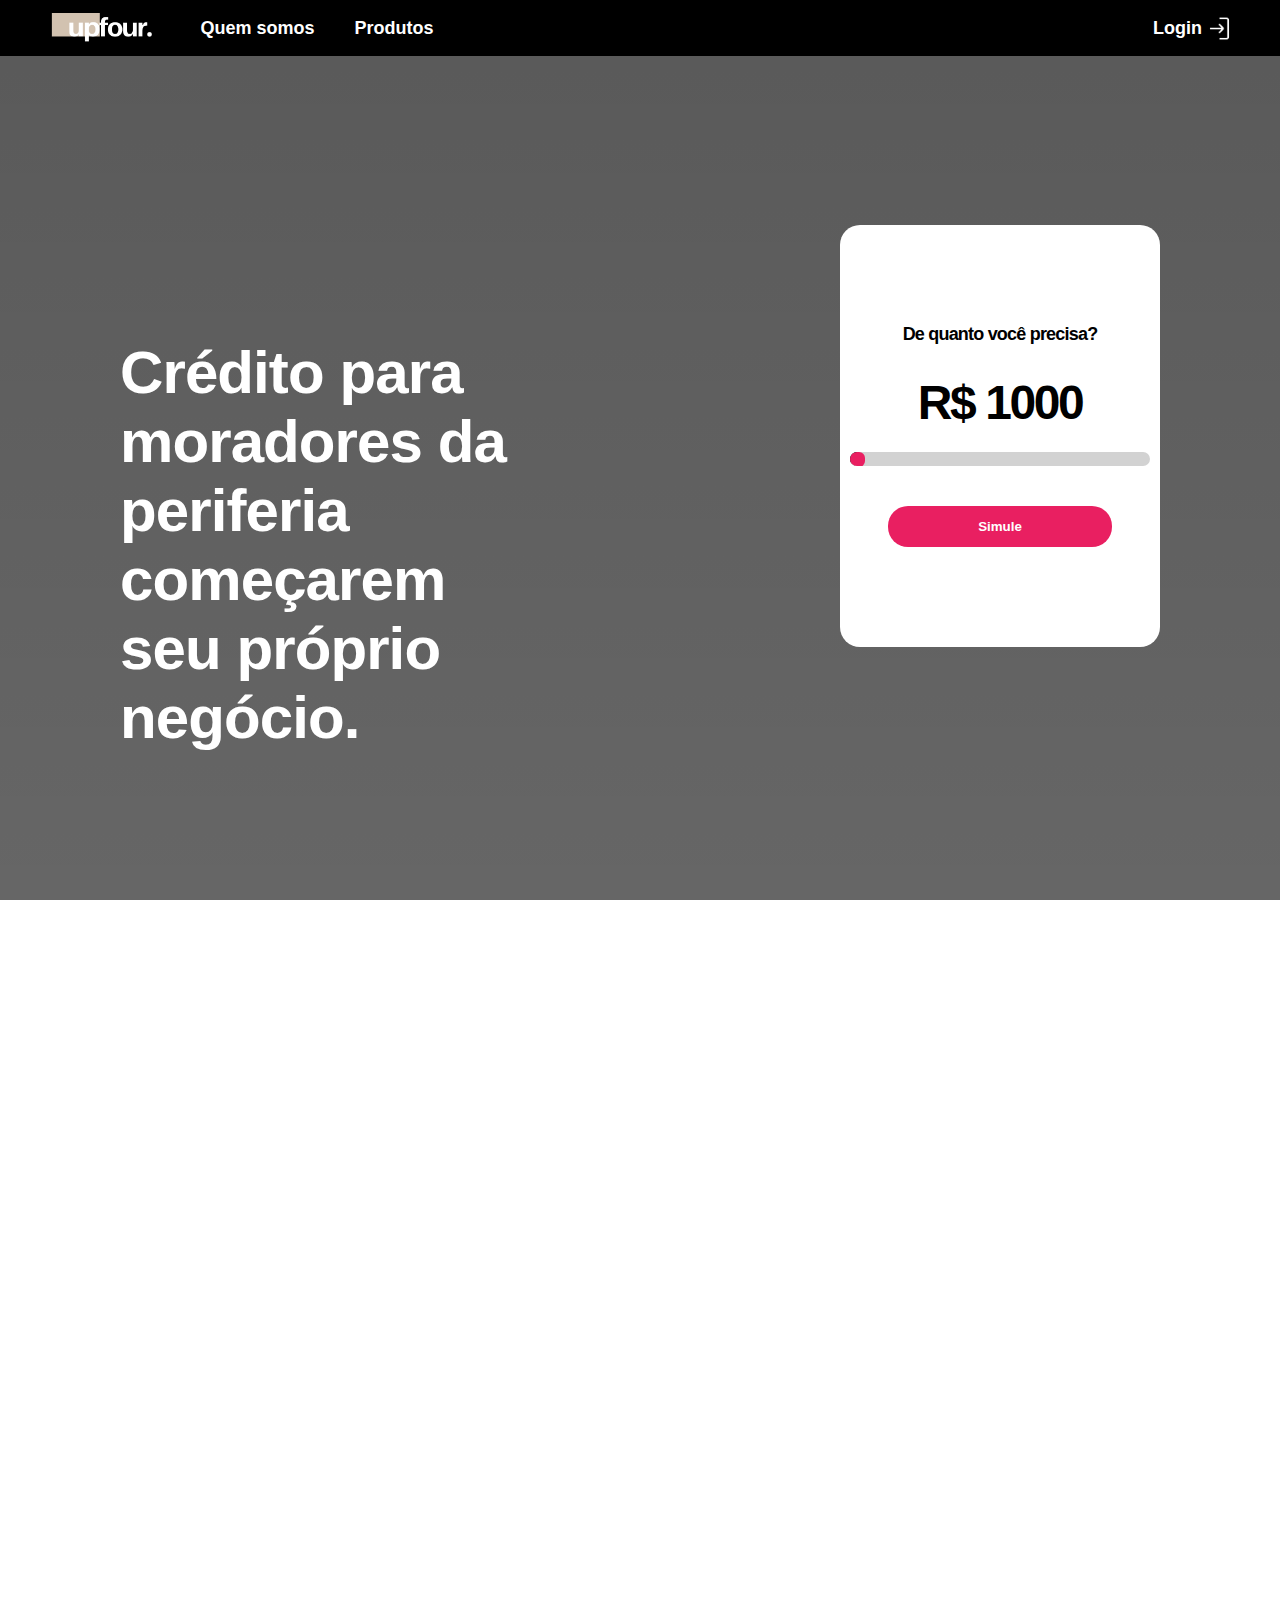
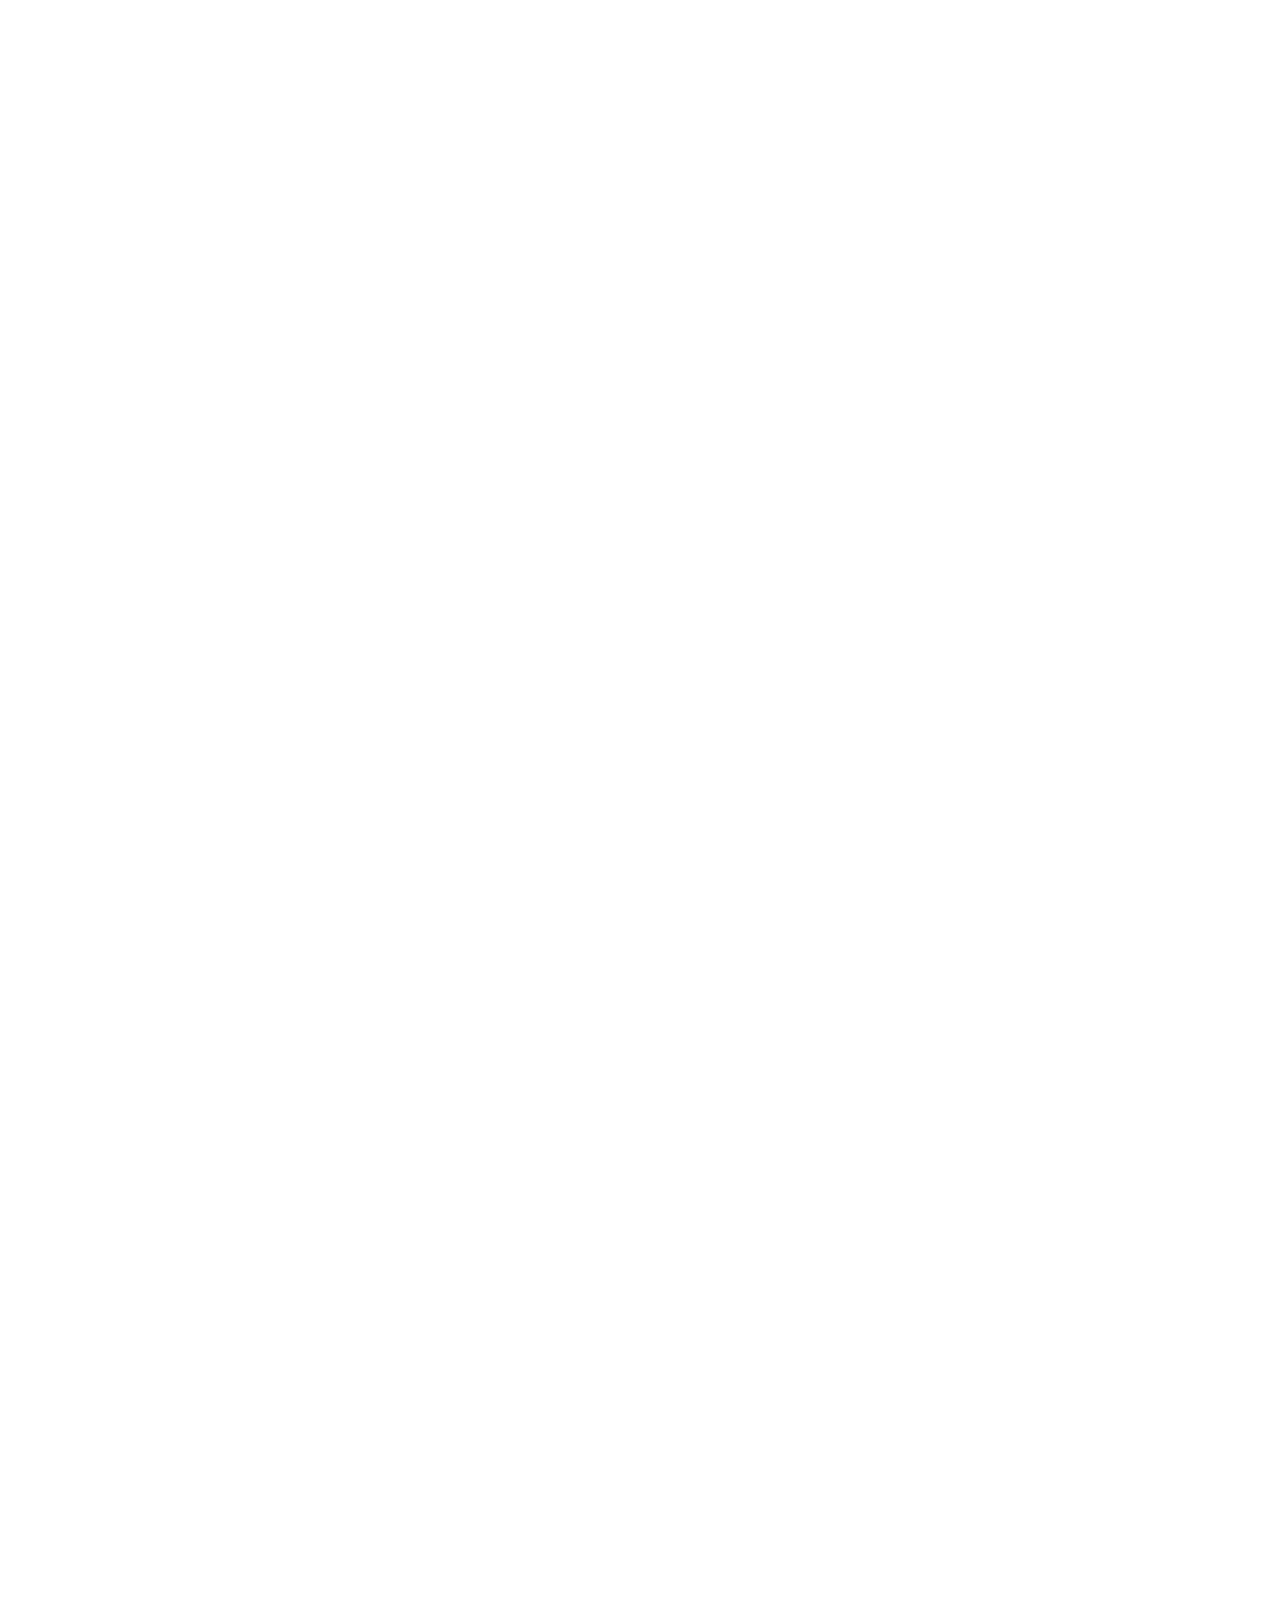
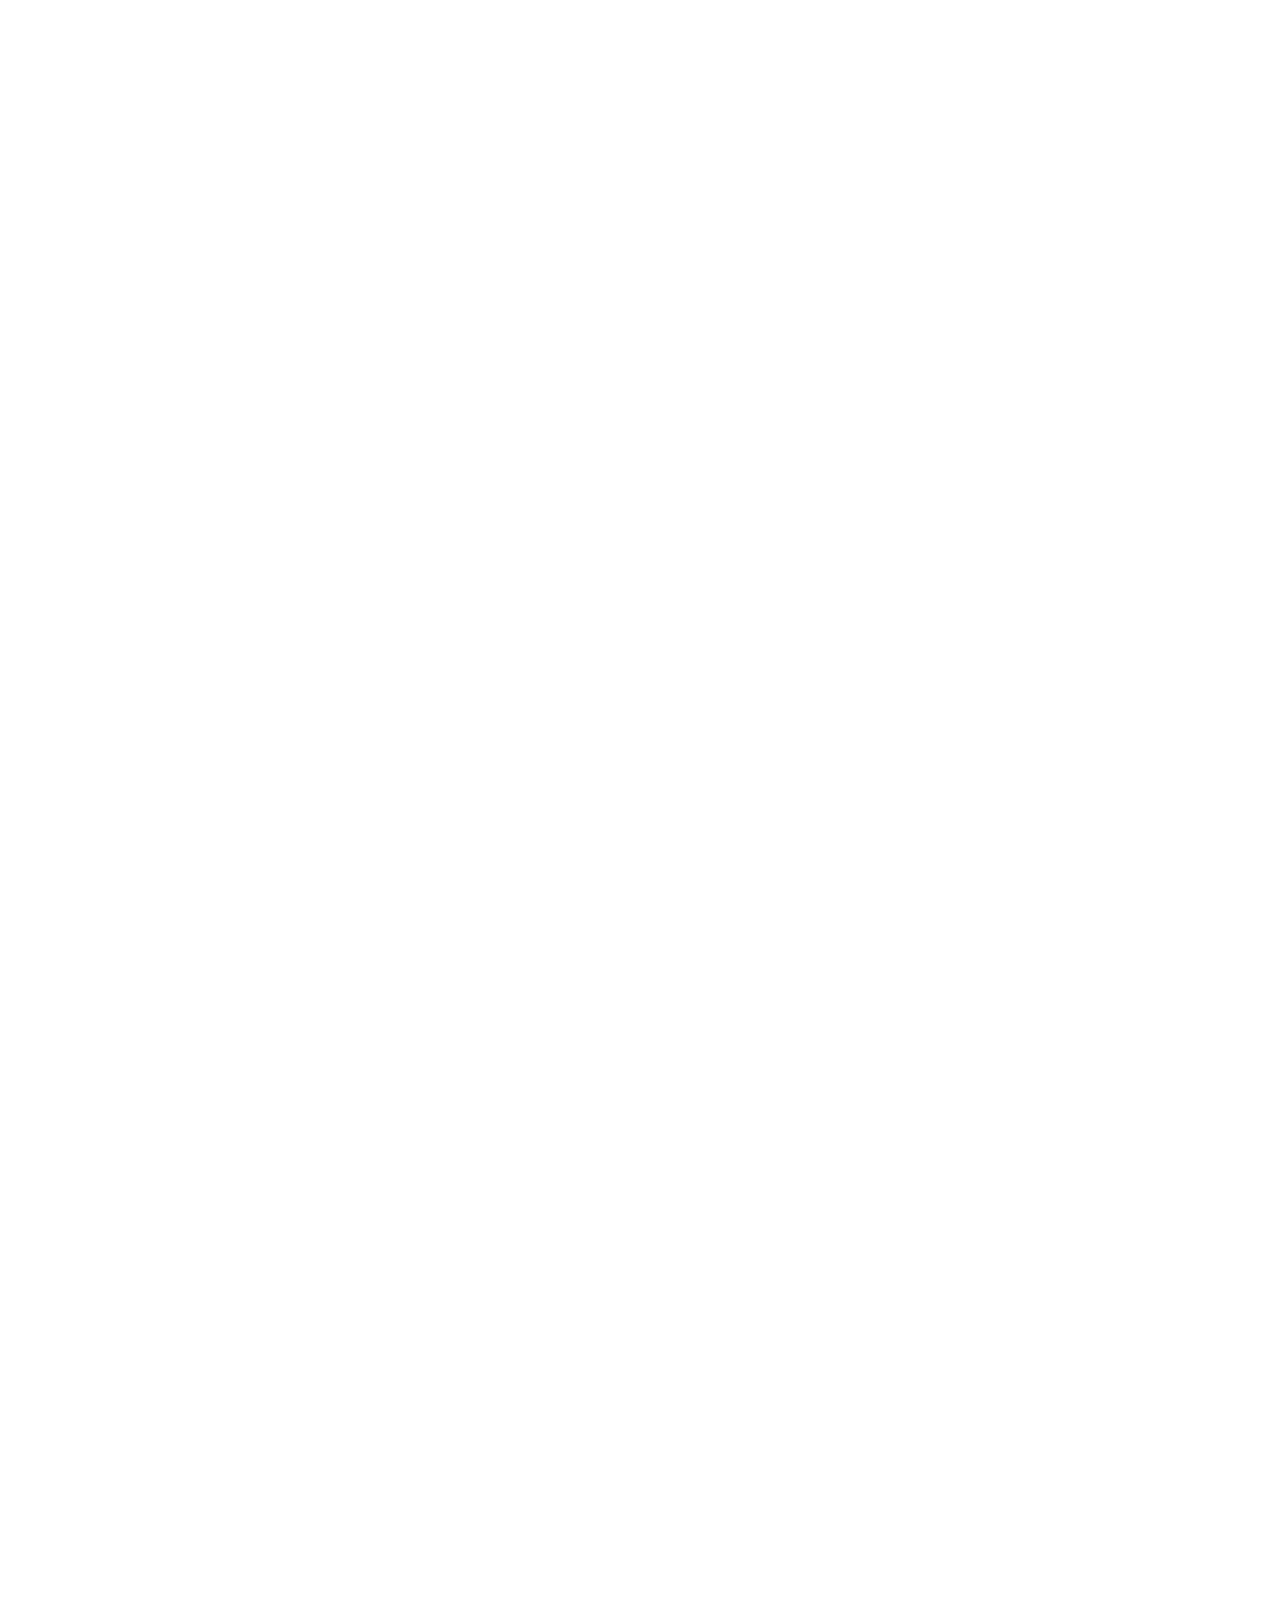
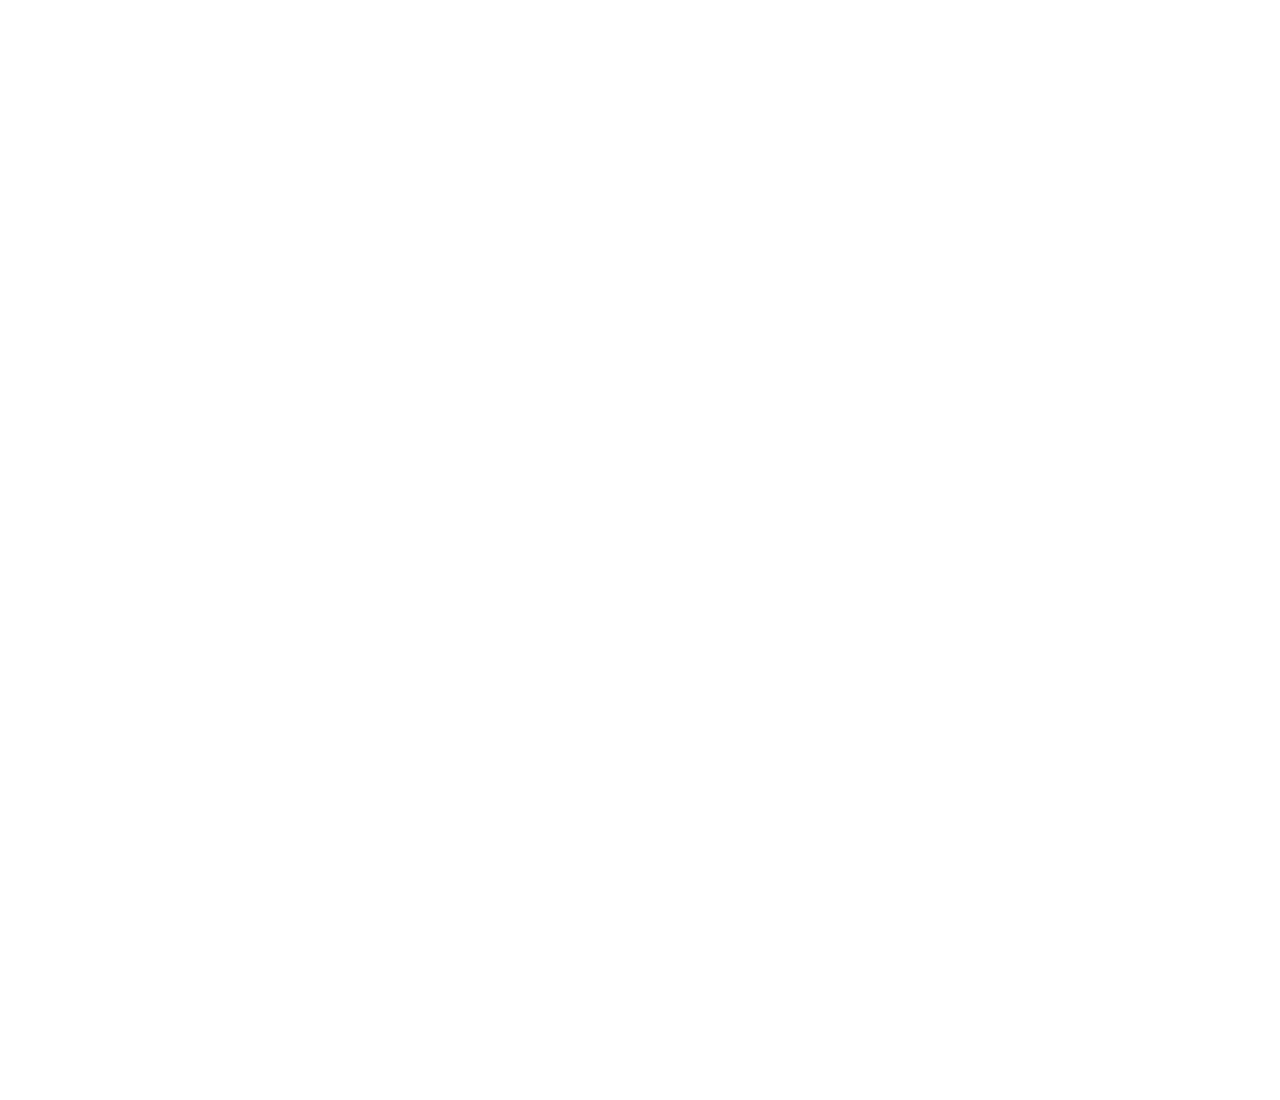
==== trabalhoGrupo/index.html @ 0391036d "Header e section 1 prontos" ====
<!DOCTYPE html>
<html lang="pt">

<head>
    <meta charset="UTF-8">
    <meta http-equiv="X-UA-Compatible" content="IE=edge">
    <meta name="viewport" content="width=device-width, initial-scale=1.0">
    <title>ForUpper</title>
    <link rel="stylesheet" href="./style-header.css">
</head>

<body>
    <!-- HEADER -->
    <header>
        <a class="logo" href="./index.html"><img src="./img/logo-header-cortado.png" alt=""></a>
        <nav>
            <ul class="lista-header">
                <li><a href="#">Quem somos</a></li>
                <li><a href="#">Produtos</a></li>
            </ul>
        </nav>
        <a class="icone-login" href="#">Login<img src="./img/icone-login.png"
                onmouseover="this.src='./img/icone-login-hover.png'" onmouseout="this.src='./img/icone-login.png'"></a>
    </header>
    <!-- MAIN -->
    <main>
        <!-- SECTION 1 -->
        <section class="cartao">
            <div class="texto-section-1">
                <h1>Crédito para moradores da periferia começarem seu próprio negócio.</h1>
            </div>
            <div class="botao-arrasta">
                <p>De quanto você precisa?</p>
                <div class="botao-slider">
                    <div class="cifrao-texto">
                        <p class="cifrao">R$&nbsp</p>
                        <span id="rangeValue">1000</span>
                    </div>
                    <input class="slider" type="range" name="" value="1000" min="1000" max="20000" step="500"
                        onchange="rangeSlide(this.value)" onmousemove="rangeSlide(this.value)">
                </div>
                <script type="text/javascript">
                    function rangeSlide(value) {
                        document.getElementById('rangeValue').innerHTML = value;
                    }
                </script>
                <button id="btn-simule">Simule</button>
            </div>
        </section>
        <!-- QUEM SOMOS -->
        <section class="quem-somos"></section>
        <section class="produtos"></section>
        <section class="emprestimo"></section>
    </main>
    <footer></footer>
</body>

</html>
---- trabalhoGrupo/style-header.css ----
* {
    margin: 0;
    padding: 0;
    list-style: none;
    text-decoration: none;
    box-sizing: border-box;
    font-family: "Poppins", sans-serif;
    font-weight: 700;
}

body {
    display: grid;
    grid-template-rows: auto 1fr auto;
}

header {
    background-color: black;
    color: white;
    height: 56px;
    padding: 0 48px;
    display: grid;
    grid-template-columns: auto 1fr auto;
    align-items: center;
    font-size: 18px;
    position: fixed;
    width: 100%;
    box-sizing: border-box;
    grid-row: 1/2;
    z-index: 1;
}

.logo {
    display: flex;
    align-items: center;
}

.logo img {
    height: 36px;
    grid-column: 1/2;
}

.lista-header {
    display: flex;
    gap: 40px;
    grid-column: 2/3;
    margin: 0 40px;
}

.lista-header a {
    color: white;
}

.icone-login {
    grid-column: 3/4;
    justify-self: flex-end;
    color: white;
    display: flex;
    align-items: center;
}

.icone-login img {
    width: 25px;
    height: 25px;
    margin-left: 5px;
}

.lista-header a:hover {
    color: #d2c2b0;
}

.icone-login:hover {
    color: #d2c2b0;
}

@media screen and (min-width: 320px) and (max-width: 800px) {
    .lista-header {
        display: none;
    }
}

/* CARTAO */

.cartao {
    width: 100%;
    height: 100vh;
    background-image: linear-gradient(rgba(0,0,0,0.65), rgba(0,0,0,0.60)), url(./img/periferia-fundo.jpg);
    background-size: cover;
    background-position: center;
    display: grid;
    grid-template-columns: repeat(32, 1fr);
    grid-template-rows: repeat(32, 1fr);
}

.texto-section-1 {
    color: white;
    grid-column: 4 / 14;
    grid-row: 13 / 19;
    letter-spacing: -0.03em;
    font-size: 30px;
}

.botao-arrasta {
    background-color: #ffffff;
    grid-column: 22/30;
    grid-row: 9 / 24;
    position: relative;
    border-radius: 20px;
    display: flex;
    flex-direction: column;
    justify-content: center;
    align-items: center;
    color: #000;
    font-size: 18px;
    font-weight: 700;
    letter-spacing: -0.8px;
}

.cifrao-texto {
    display: flex;
    text-align: center;
    justify-content: center;
    letter-spacing: -2.4px;
    margin-bottom: 20px;
    margin-top: 30px;
}

.cifrao {
    font-size: 48px;
    font-family: 'Poppins', sans-serif;
    font-weight: 700;
}

#rangeValue {
    position: relative;
    display: block;
    text-align: center;
    font-weight: 700;
    font-size: 48px;
    font-family: 'Poppins', sans-serif;
}

.slider {
    width: 300px;
    height: 14px;
    -webkit-appearance: none;
    background-color: #d2d2d2;
    outline: none;
    border-radius: 15px;
    overflow: hidden;
    margin-bottom: 40px;
}

.slider::-webkit-slider-thumb {
    -webkit-appearance: none;
    width: 15px;
    height: 15px;
    border-radius: 40%;
    background: #e91f61;
    cursor: pointer;
    border: 4px solid #e91f61;
    box-shadow: -407px 0 0 400px #000;
}

#btn-simule {
    background-color: #e91f61;
    color: white;
    padding: 13px 90px;
    border-radius: 20px;
    border: none;
}

/* QUEM SOMOS */

.quem-somos {
    background-color: white;
    height: 5000px;
    width: 100%;
}
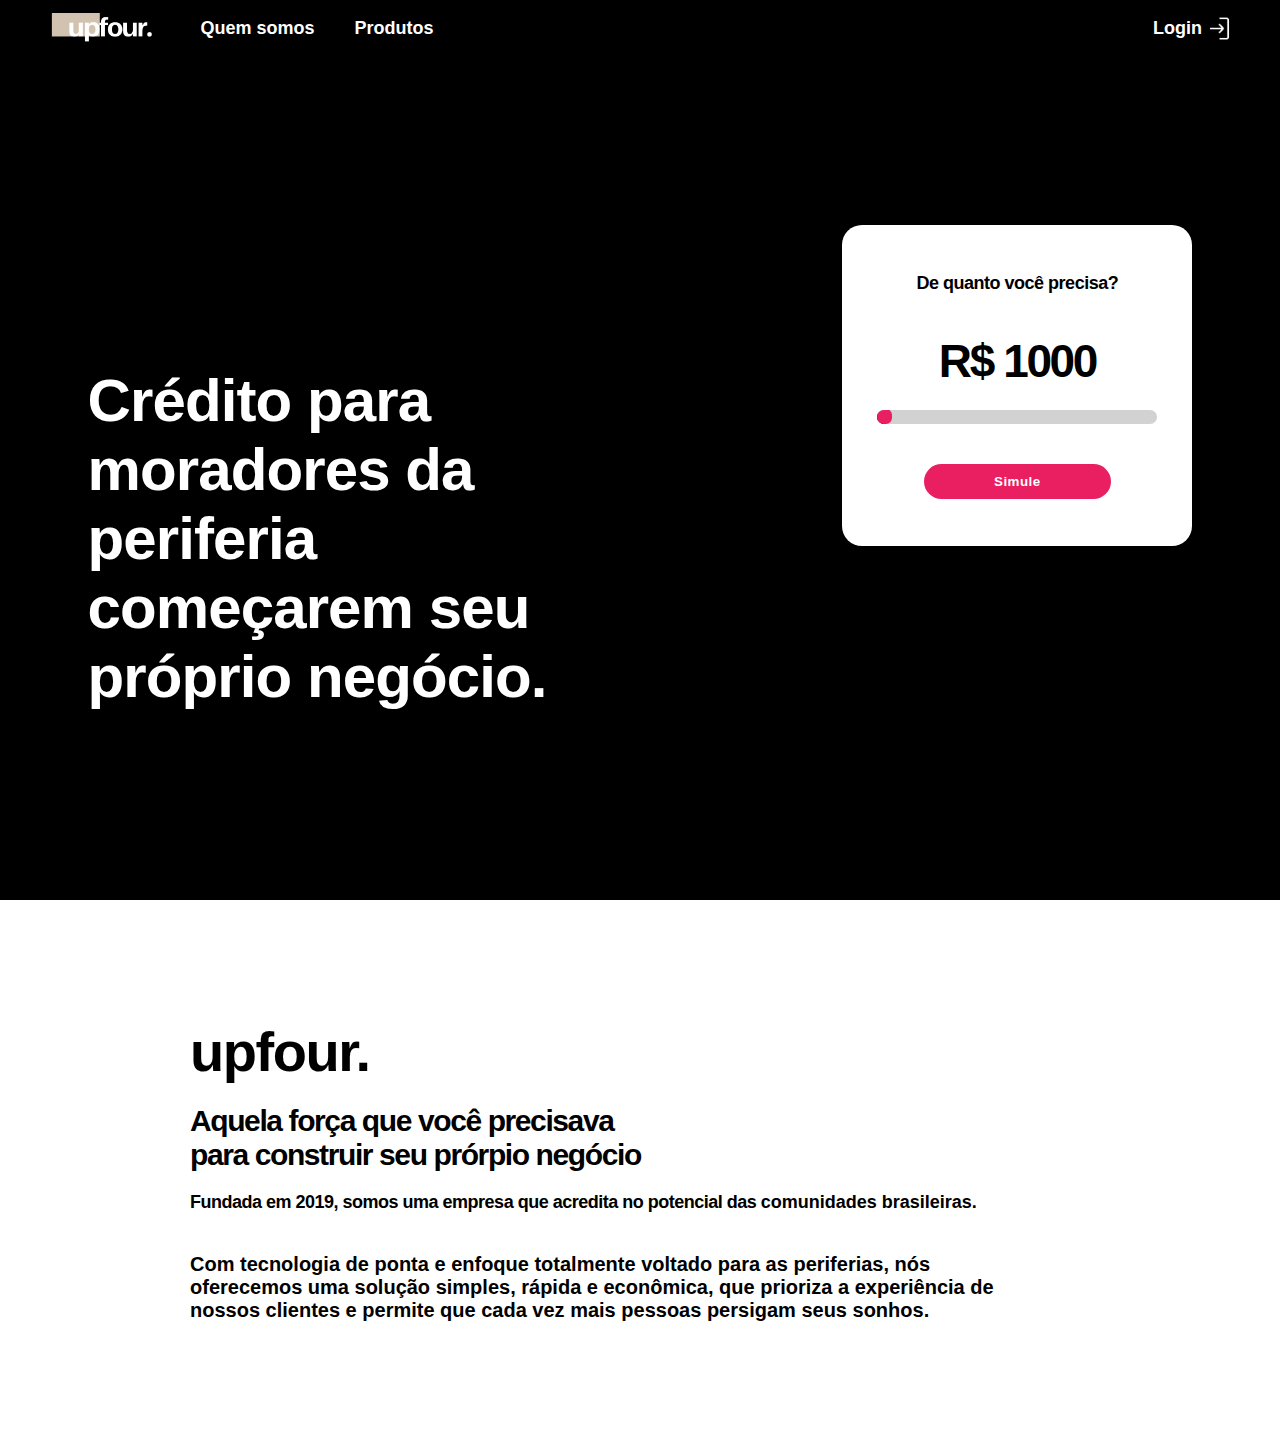
==== commit 81c429c4: "Finalizado, tudo pronto com o header, section1 e section 2" ====
--- a/trabalhoGrupo/index.html
+++ b/trabalhoGrupo/index.html
@@ -48,7 +48,21 @@
             </div>
         </section>
         <!-- QUEM SOMOS -->
-        <section class="quem-somos"></section>
+        <section class="quem-somos">
+            <h1>upfour.</h1>
+            <h2>
+                Aquela força que você precisava<br>
+                para construir seu prórpio negócio
+            </h2>
+            <p id="quem-somos-p1">Fundada em 2019, somos uma empresa que acredita no potencial das <strong>comunidades brasileiras.</strong></p>
+            <p id="quem-somos-p2">Com tecnologia de ponta e enfoque totalmente voltado para as <strong>periferias</strong>, nós oferecemos uma solução simples, rápida e econômica, que prioriza a experiência de nossos clientes e permite que cada vez mais pessoas persigam seus sonhos.
+
+            </p>
+
+        </section>
+
+
+
         <section class="produtos"></section>
         <section class="emprestimo"></section>
     </main>
--- a/trabalhoGrupo/style-header.css
+++ b/trabalhoGrupo/style-header.css
@@ -11,6 +11,13 @@
 body {
     display: grid;
     grid-template-rows: auto 1fr auto;
+    background-color: #000;
+}
+
+main {
+    display: flex;
+    flex-direction: column;
+    align-items: center;
 }
 
 header {
@@ -83,7 +90,7 @@
 .cartao {
     width: 100%;
     height: 100vh;
-    background-image: linear-gradient(rgba(0,0,0,0.65), rgba(0,0,0,0.60)), url(./img/periferia-fundo.jpg);
+    background: linear-gradient(rgba(0,0,0,0.68), rgba(0,0,0,0.66)), url(./img/periferia-fundo.jpg) repeat fixed 100%;
     background-size: cover;
     background-position: center;
     display: grid;
@@ -93,16 +100,17 @@
 
 .texto-section-1 {
     color: white;
-    grid-column: 4 / 14;
-    grid-row: 13 / 19;
+    grid-column: 4 / 13;
+    grid-row: 14 / 20;
     letter-spacing: -0.03em;
     font-size: 30px;
+    min-width:  492px;
 }
 
 .botao-arrasta {
     background-color: #ffffff;
     grid-column: 22/30;
-    grid-row: 9 / 24;
+    grid-row: 9 / 22;
     position: relative;
     border-radius: 20px;
     display: flex;
@@ -112,7 +120,9 @@
     color: #000;
     font-size: 18px;
     font-weight: 700;
-    letter-spacing: -0.8px;
+    letter-spacing: -0.5px;
+    width: 350px;
+    height: 321px;
 }
 
 .cifrao-texto {
@@ -121,11 +131,11 @@
     justify-content: center;
     letter-spacing: -2.4px;
     margin-bottom: 20px;
-    margin-top: 30px;
+    margin-top: 40px;
 }
 
 .cifrao {
-    font-size: 48px;
+    font-size: 46px;
     font-family: 'Poppins', sans-serif;
     font-weight: 700;
 }
@@ -135,12 +145,11 @@
     display: block;
     text-align: center;
     font-weight: 700;
-    font-size: 48px;
-    font-family: 'Poppins', sans-serif;
+    font-size: 46px;
 }
 
 .slider {
-    width: 300px;
+    width: 280px;
     height: 14px;
     -webkit-appearance: none;
     background-color: #d2d2d2;
@@ -164,15 +173,54 @@
 #btn-simule {
     background-color: #e91f61;
     color: white;
-    padding: 13px 90px;
+    padding: 10px 70px;
     border-radius: 20px;
     border: none;
+    letter-spacing: 0.5px;
 }
 
 /* QUEM SOMOS */
 
 .quem-somos {
-    background-color: white;
-    height: 5000px;
+    background-color: #fff;
+    height: 60vh;
     width: 100%;
+    display: flex;
+    flex-direction: column;
+    justify-content: center;
+    padding: 0 235px 0 190px;
+    gap: 20px;
+}
+
+.quem-somos h1 {
+    color: #000;
+    font-size: 56px;
+    font-weight: 600;
+    letter-spacing: -1.44px;
+}
+
+.quem-somos h2 {
+    color: #000;
+    font-size: 30px;
+    letter-spacing: -1.4px;
+    position: relative;
+}
+
+#quem-somos-p1 {
+    color: #000;
+    font-size: 18px;
+    letter-spacing: -0.5px;
+    font-weight: 700;
+}
+
+#quem-somos-p2 {
+    color: #000;
+    font-size: 20px;
+    font-weight: 700;
+    margin-top: 20px;
+}
+
+.quem-somos strong {
+    font-weight: 900;
+    letter-spacing: 0px;
 }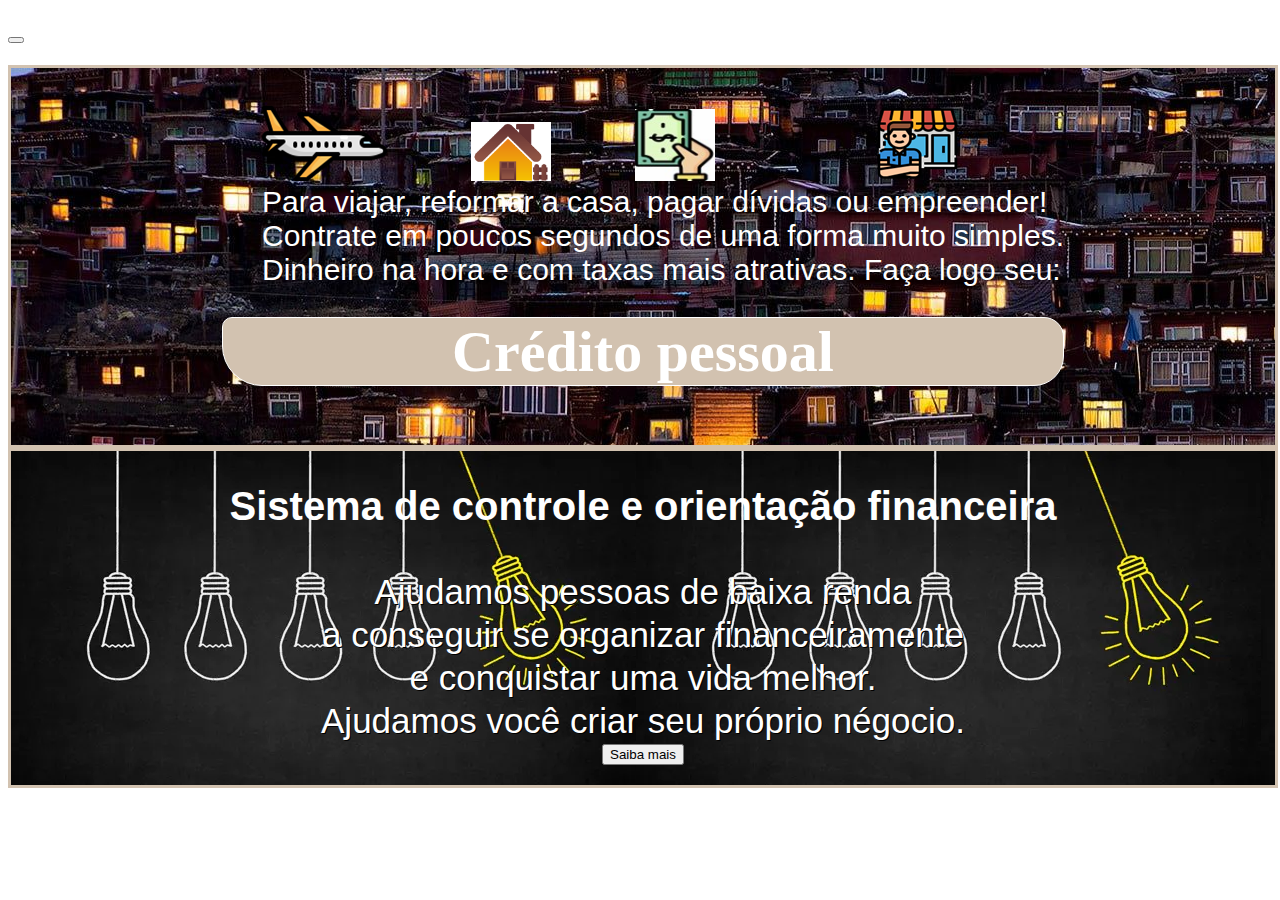
==== commit 95798686: "atualização-bruna-produtos" ====
--- a/trabalhoGrupo/index.html
+++ b/trabalhoGrupo/index.html
@@ -1,72 +1,59 @@
 <!DOCTYPE html>
 <html lang="pt">
-
 <head>
     <meta charset="UTF-8">
     <meta http-equiv="X-UA-Compatible" content="IE=edge">
     <meta name="viewport" content="width=device-width, initial-scale=1.0">
     <title>ForUpper</title>
-    <link rel="stylesheet" href="./style-header.css">
+    <link rel="stylesheet" href="./style.css">
+    <link rel="stylesheet" href="./produtos.css">
 </head>
-
 <body>
-    <!-- HEADER -->
     <header>
-        <a class="logo" href="./index.html"><img src="./img/logo-header-cortado.png" alt=""></a>
-        <nav>
-            <ul class="lista-header">
-                <li><a href="#">Quem somos</a></li>
-                <li><a href="#">Produtos</a></li>
-            </ul>
-        </nav>
-        <a class="icone-login" href="#">Login<img src="./img/icone-login.png"
-                onmouseover="this.src='./img/icone-login-hover.png'" onmouseout="this.src='./img/icone-login.png'"></a>
+        <img src="" alt="">
+        <nav></nav>
+        <button></button>
     </header>
-    <!-- MAIN -->
     <main>
-        <!-- SECTION 1 -->
         <section class="cartao">
             <div class="texto-section-1">
-                <h1>Crédito para moradores da periferia começarem seu próprio negócio.</h1>
+                <h1></h1>
+                <p></p>
             </div>
             <div class="botao-arrasta">
-                <p>De quanto você precisa?</p>
-                <div class="botao-slider">
-                    <div class="cifrao-texto">
-                        <p class="cifrao">R$&nbsp</p>
-                        <span id="rangeValue">1000</span>
-                    </div>
-                    <input class="slider" type="range" name="" value="1000" min="1000" max="20000" step="500"
-                        onchange="rangeSlide(this.value)" onmousemove="rangeSlide(this.value)">
-                </div>
-                <script type="text/javascript">
-                    function rangeSlide(value) {
-                        document.getElementById('rangeValue').innerHTML = value;
-                    }
-                </script>
-                <button id="btn-simule">Simule</button>
+                <h1></h1>
+                
             </div>
         </section>
-        <!-- QUEM SOMOS -->
-        <section class="quem-somos">
-            <h1>upfour.</h1>
-            <h2>
-                Aquela força que você precisava<br>
-                para construir seu prórpio negócio
-            </h2>
-            <p id="quem-somos-p1">Fundada em 2019, somos uma empresa que acredita no potencial das <strong>comunidades brasileiras.</strong></p>
-            <p id="quem-somos-p2">Com tecnologia de ponta e enfoque totalmente voltado para as <strong>periferias</strong>, nós oferecemos uma solução simples, rápida e econômica, que prioriza a experiência de nossos clientes e permite que cada vez mais pessoas persigam seus sonhos.
+        <section class="quem-somos"></section>
+        <section class="produtos">
+            <div id="card-produtos">
+                <ul>
+                    <img src="./ima/aviao-pequeno.png" alt="icone de avião">
+                    <img id="casa"  src="./ima/casa.png" alt="icone casa">
+                    <img id="icone-dividas" src="./ima/dividas.jpg" alt="icone pagar dividas">
+                    <img id="emprendorismo"  src="./ima/emprendedorismo.png" alt="icone de emprendedorismo">
+                    <li id="descrever-produto">Para viajar, reformar a casa, pagar dívidas ou empreender!</li>
+                    <li id="descrever-produto">Contrate em poucos segundos de uma forma muito simples.</li>
+                    <li id="descrever-produto">Dinheiro na hora e com taxas mais atrativas. Faça logo seu:</li>
+                </ul>
+                <a id="link-produtos" href="#"><h1 class="titulo-produto">Crédito pessoal </h1></a>
+            </div>
+        </section>
+        <section class="produtos2">
+            <div>
+                <h3>Sistema de controle e orientação financeira</h3>
+                <p class="produto2-sobre"> Ajudamos pessoas de baixa renda</p>
+                <p class="produto2-sobre">a conseguir se organizar financeiramente</p>
+                <p class="produto2-sobre">e conquistar uma vida melhor.</p>
+                <p class="produto2-sobre">Ajudamos você criar seu próprio négocio.</p>
+                <a href="#"><button id="botao-produto2">Saiba mais</button></a>
+            </div>
 
-            </p>
 
         </section>
-
-
-
-        <section class="produtos"></section>
         <section class="emprestimo"></section>
     </main>
     <footer></footer>
 </body>
-
 </html>--- a/trabalhoGrupo/produtos.css
+++ b/trabalhoGrupo/produtos.css
@@ -0,0 +1,156 @@
+
+.produtos{
+    background-image: url(./ima/pontos-iluminados.jpeg);
+    display: grid;
+    grid-template-columns: 100%;
+    grid-row: 70% 30%;
+    width: 100%;
+    justify-items: center;
+    padding-bottom: 20px;
+    padding-top: 20px;
+    border: solid rgb(210 194 176);
+}
+#link-produtos{
+    text-decoration: none;
+}
+
+
+.titulo-produto{
+
+    font-size: 58px;
+    color: white;
+    background-color: rgb(210 194 176);
+    text-decoration: none;
+    border-style: dotted;
+    border: 1px solid ;
+    text-align: center;
+    margin-top: 30px;
+    border-radius: 10px 20px 30px 40px;
+
+
+
+    
+}
+.titulo-produto:hover{
+    color: black;
+}
+#imagem-produtos{
+    display: flex;
+    width: 100%;
+}
+
+#casa{
+    width: 80px;
+    padding-left: 10%;
+    padding-right: 10%;
+}
+#icone-dividas{
+    padding-right: 19%;
+    width: 80px;
+
+}
+
+#descrever-produto{
+    font-size: 30px;
+    color: white;
+    text-decoration: none;
+    display: flex;
+    font-family: 'Trebuchet MS', 'Lucida Sans Unicode', 'Lucida Grande', 'Lucida Sans', Arial, sans-serif;
+}
+
+@media screen and (min-device-width : 320px) and (max-device-width : 480px) {
+    .produtos{
+        background-image: none;
+        background-color: rgb(210 194 176);
+        grid-row: none;
+        border: dotted;
+        border: 1%;
+        box-shadow: gray 8px 8px;
+    }
+    #card-produtos>ul>img{
+        display: flexbox;
+    }
+    #card-produtos{
+        align-items: center;
+        justify-items: center;
+    }
+    #emprendedorismo{
+        padding-right: 5%;
+    }
+    .titulo-produto{
+        background-color: black;
+        font-size: 30px;
+    }
+    .titulo-produto:hover{
+        color: rgb(210 194 176);
+        background-color: gray;
+    }
+
+}
+
+.produtos2{
+    background-image: url(./ima/fundo-produtos2.webp);
+    display: grid;
+    grid-template-columns: 100%;
+    grid-row: 100%;
+    width: 100%;
+    justify-items: center;
+    padding-bottom: 20px;
+    padding-top: 20px;
+    border: solid rgb(210 194 176);
+    align-items: center;
+    text-align: center;
+}
+.produtos2>div>h3{
+    color: white;
+    display: flex;
+    padding: 3px;
+    text-align: center;
+    font-size: 40px;
+    margin-top: 10px;
+    font-family: 'Lucida Sans', 'Lucida Sans Regular', 'Lucida Grande', 'Lucida Sans Unicode', Geneva, Verdana, sans-serif;
+}
+ 
+    .produto2-sobre{
+        color: white;
+        font-family: Arial, Helvetica, sans-serif;
+        font-size: 35px;
+        text-align: center;
+        margin: 3px;
+        font-weight: 1px;
+        text-shadow: 1px 1px black ;
+    }
+    #botao-produto2:hover{
+        text-align: center;
+        background-color: black;
+        color: white;
+        
+    }
+    @media screen and (min-device-width : 320px) and (max-device-width : 480px) {
+        .produtos2{
+            background-image: none;
+            background-color: rgb(210 194 176);
+            grid-row: none;
+            border: dotted;
+            border: 1%;
+            box-shadow: gray 8px 8px;
+            align-items: center;
+            text-align: center;
+        }
+        #botao-produto2:active{
+            text-align: center;
+            background-color: black;
+            color: white;
+            margin: 3px;
+        }
+        .produto2-sobre{
+            color: black;
+            font-family: Arial, Helvetica, sans-serif;
+            font-size: 30px;
+            text-align: center;
+            margin: 2px;
+            font-weight: 1px;
+        }
+
+
+    }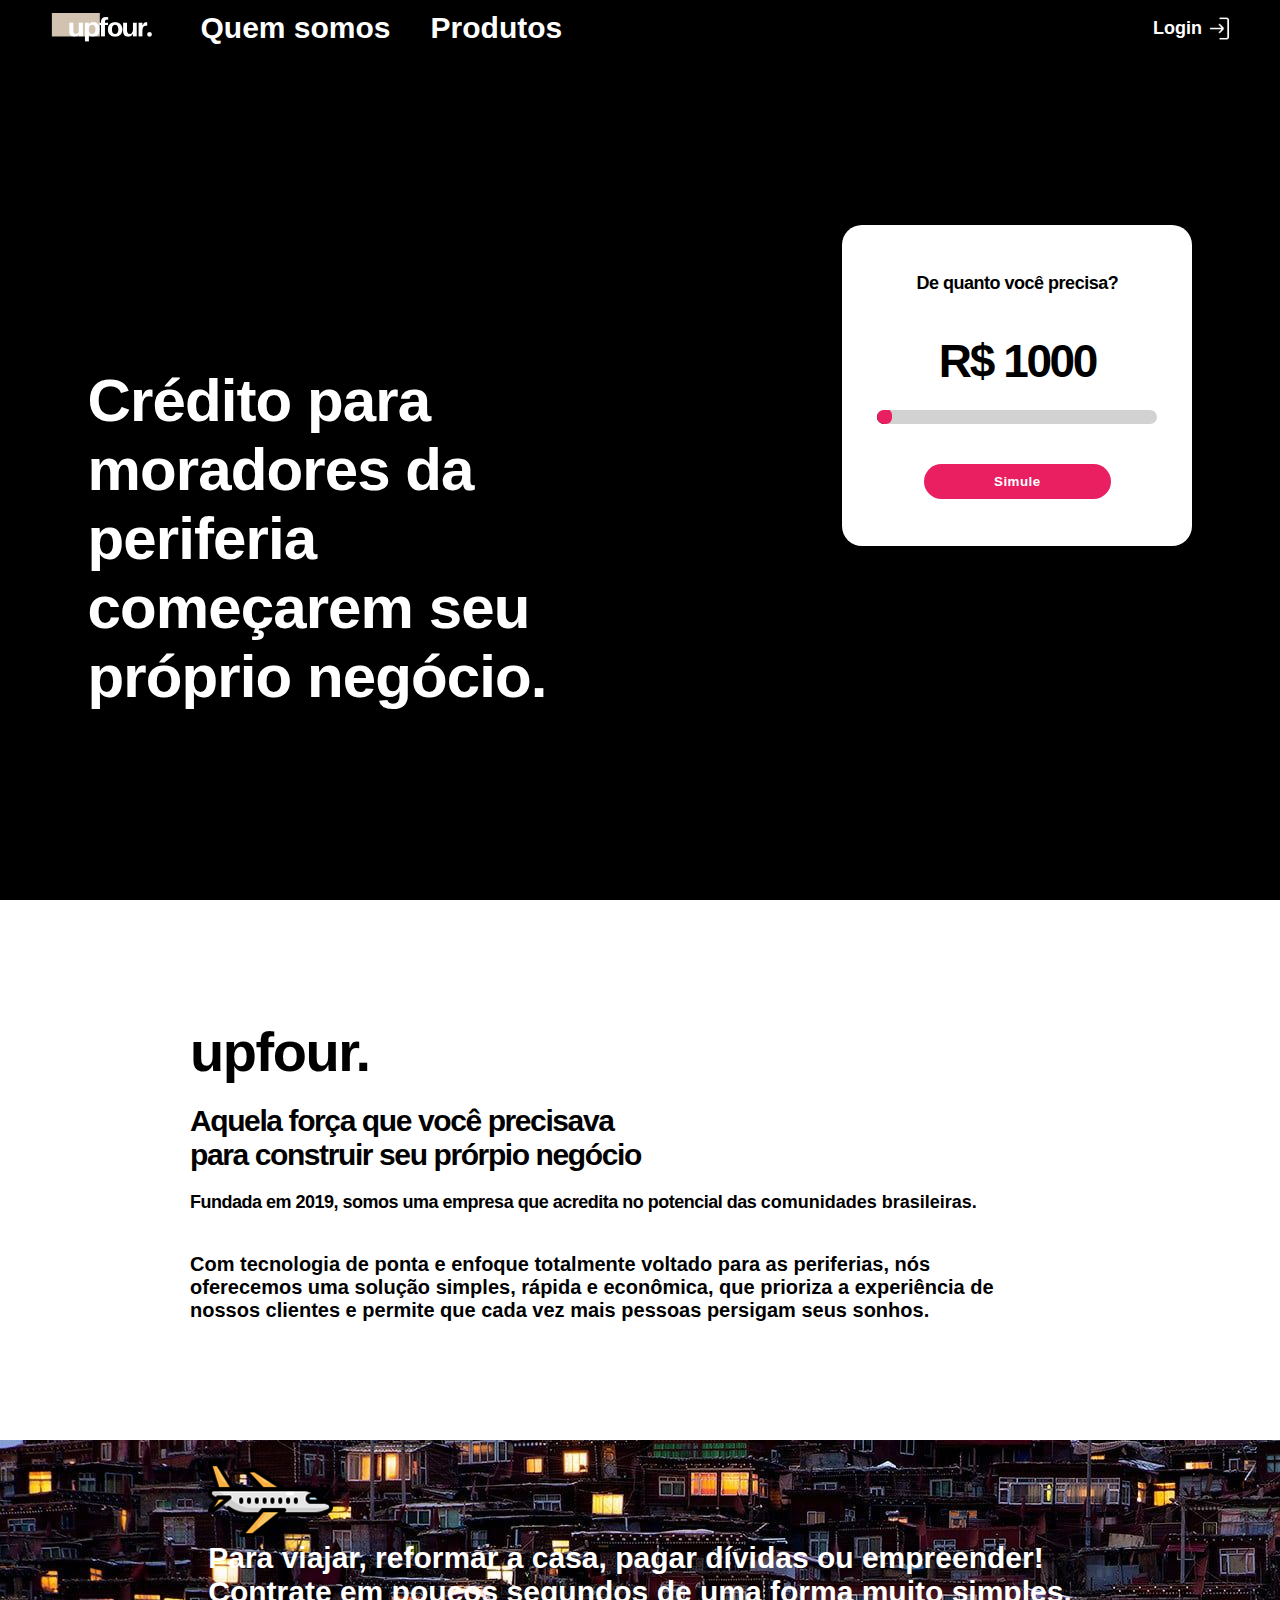
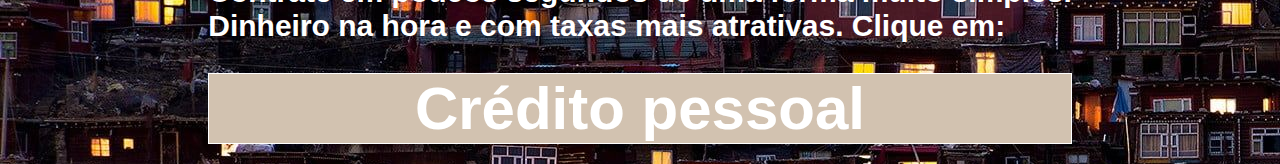
==== commit 6b797c80: "Merge branch 'master' into header" ====
--- a/trabalhoGrupo/index.html
+++ b/trabalhoGrupo/index.html
@@ -1,59 +1,83 @@
 <!DOCTYPE html>
 <html lang="pt">
+
 <head>
     <meta charset="UTF-8">
     <meta http-equiv="X-UA-Compatible" content="IE=edge">
     <meta name="viewport" content="width=device-width, initial-scale=1.0">
     <title>ForUpper</title>
+    <link rel="stylesheet" href="./style-header.css">
     <link rel="stylesheet" href="./style.css">
     <link rel="stylesheet" href="./produtos.css">
 </head>
+
 <body>
+    <!-- HEADER -->
     <header>
-        <img src="" alt="">
-        <nav></nav>
-        <button></button>
+        <a class="logo" href="./index.html"><img src="./img/logo-header-cortado.png" alt=""></a>
+        <nav>
+            <ul class="lista-header">
+                <li><a href="#">Quem somos</a></li>
+                <li><a href="#">Produtos</a></li>
+            </ul>
+        </nav>
+        <a class="icone-login" href="#">Login<img src="./img/icone-login.png"
+                onmouseover="this.src='./img/icone-login-hover.png'" onmouseout="this.src='./img/icone-login.png'"></a>
     </header>
+    <!-- MAIN -->
     <main>
+        <!-- SECTION 1 -->
         <section class="cartao">
             <div class="texto-section-1">
-                <h1></h1>
-                <p></p>
+                <h1>Crédito para moradores da periferia começarem seu próprio negócio.</h1>
             </div>
             <div class="botao-arrasta">
-                <h1></h1>
-                
+                <p>De quanto você precisa?</p>
+                <div class="botao-slider">
+                    <div class="cifrao-texto">
+                        <p class="cifrao">R$&nbsp</p>
+                        <span id="rangeValue">1000</span>
+                    </div>
+                    <input class="slider" type="range" name="" value="1000" min="1000" max="20000" step="500"
+                        onchange="rangeSlide(this.value)" onmousemove="rangeSlide(this.value)">
+                </div>
+                <script type="text/javascript">
+                    function rangeSlide(value) {
+                        document.getElementById('rangeValue').innerHTML = value;
+                    }
+                </script>
+                <button id="btn-simule">Simule</button>
             </div>
         </section>
-        <section class="quem-somos"></section>
+        <!-- QUEM SOMOS -->
+        <section class="quem-somos">
+            <h1>upfour.</h1>
+            <h2>
+                Aquela força que você precisava<br>
+                para construir seu prórpio negócio
+            </h2>
+            <p id="quem-somos-p1">Fundada em 2019, somos uma empresa que acredita no potencial das <strong>comunidades brasileiras.</strong></p>
+            <p id="quem-somos-p2">Com tecnologia de ponta e enfoque totalmente voltado para as <strong>periferias</strong>, nós oferecemos uma solução simples, rápida e econômica, que prioriza a experiência de nossos clientes e permite que cada vez mais pessoas persigam seus sonhos.</p>
+        </section>
+      
+        <!--SECTION PRODUTOS-->
         <section class="produtos">
             <div id="card-produtos">
                 <ul>
                     <img src="./ima/aviao-pequeno.png" alt="icone de avião">
                     <img id="casa"  src="./ima/casa.png" alt="icone casa">
                     <img id="icone-dividas" src="./ima/dividas.jpg" alt="icone pagar dividas">
-                    <img id="emprendorismo"  src="./ima/emprendedorismo.png" alt="icone de emprendedorismo">
-                    <li id="descrever-produto">Para viajar, reformar a casa, pagar dívidas ou empreender!</li>
-                    <li id="descrever-produto">Contrate em poucos segundos de uma forma muito simples.</li>
-                    <li id="descrever-produto">Dinheiro na hora e com taxas mais atrativas. Faça logo seu:</li>
+                    <li>Para viajar, reformar a casa, pagar dívidas ou empreender!</li>
+                    <li>Contrate em poucos segundos de uma forma muito simples.</li>
+                    <li>Dinheiro na hora e com taxas mais atrativas. Clique em:</li>
                 </ul>
                 <a id="link-produtos" href="#"><h1 class="titulo-produto">Crédito pessoal </h1></a>
             </div>
         </section>
-        <section class="produtos2">
-            <div>
-                <h3>Sistema de controle e orientação financeira</h3>
-                <p class="produto2-sobre"> Ajudamos pessoas de baixa renda</p>
-                <p class="produto2-sobre">a conseguir se organizar financeiramente</p>
-                <p class="produto2-sobre">e conquistar uma vida melhor.</p>
-                <p class="produto2-sobre">Ajudamos você criar seu próprio négocio.</p>
-                <a href="#"><button id="botao-produto2">Saiba mais</button></a>
-            </div>
-
-
-        </section>
+        <section class="produtos2"></section>
         <section class="emprestimo"></section>
     </main>
     <footer></footer>
 </body>
+
 </html>--- a/trabalhoGrupo/style-header.css
+++ b/trabalhoGrupo/style-header.css
@@ -0,0 +1,226 @@
+* {
+    margin: 0;
+    padding: 0;
+    list-style: none;
+    text-decoration: none;
+    box-sizing: border-box;
+    font-family: "Poppins", sans-serif;
+    font-weight: 700;
+}
+
+body {
+    display: grid;
+    grid-template-rows: auto 1fr auto;
+    background-color: #000;
+}
+
+main {
+    display: flex;
+    flex-direction: column;
+    align-items: center;
+}
+
+header {
+    background-color: black;
+    color: white;
+    height: 56px;
+    padding: 0 48px;
+    display: grid;
+    grid-template-columns: auto 1fr auto;
+    align-items: center;
+    font-size: 18px;
+    position: fixed;
+    width: 100%;
+    box-sizing: border-box;
+    grid-row: 1/2;
+    z-index: 1;
+}
+
+.logo {
+    display: flex;
+    align-items: center;
+}
+
+.logo img {
+    height: 36px;
+    grid-column: 1/2;
+}
+
+.lista-header {
+    display: flex;
+    gap: 40px;
+    grid-column: 2/3;
+    margin: 0 40px;
+}
+
+.lista-header a {
+    color: white;
+}
+
+.icone-login {
+    grid-column: 3/4;
+    justify-self: flex-end;
+    color: white;
+    display: flex;
+    align-items: center;
+}
+
+.icone-login img {
+    width: 25px;
+    height: 25px;
+    margin-left: 5px;
+}
+
+.lista-header a:hover {
+    color: #d2c2b0;
+}
+
+.icone-login:hover {
+    color: #d2c2b0;
+}
+
+@media screen and (min-width: 320px) and (max-width: 800px) {
+    .lista-header {
+        display: none;
+    }
+}
+
+/* CARTAO */
+
+.cartao {
+    width: 100%;
+    height: 100vh;
+    background: linear-gradient(rgba(0,0,0,0.68), rgba(0,0,0,0.66)), url(./img/periferia-fundo.jpg) repeat fixed 100%;
+    background-size: cover;
+    background-position: center;
+    display: grid;
+    grid-template-columns: repeat(32, 1fr);
+    grid-template-rows: repeat(32, 1fr);
+}
+
+.texto-section-1 {
+    color: white;
+    grid-column: 4 / 13;
+    grid-row: 14 / 20;
+    letter-spacing: -0.03em;
+    font-size: 30px;
+    min-width:  492px;
+}
+
+.botao-arrasta {
+    background-color: #ffffff;
+    grid-column: 22/30;
+    grid-row: 9 / 22;
+    position: relative;
+    border-radius: 20px;
+    display: flex;
+    flex-direction: column;
+    justify-content: center;
+    align-items: center;
+    color: #000;
+    font-size: 18px;
+    font-weight: 700;
+    letter-spacing: -0.5px;
+    width: 350px;
+    height: 321px;
+}
+
+.cifrao-texto {
+    display: flex;
+    text-align: center;
+    justify-content: center;
+    letter-spacing: -2.4px;
+    margin-bottom: 20px;
+    margin-top: 40px;
+}
+
+.cifrao {
+    font-size: 46px;
+    font-family: 'Poppins', sans-serif;
+    font-weight: 700;
+}
+
+#rangeValue {
+    position: relative;
+    display: block;
+    text-align: center;
+    font-weight: 700;
+    font-size: 46px;
+}
+
+.slider {
+    width: 280px;
+    height: 14px;
+    -webkit-appearance: none;
+    background-color: #d2d2d2;
+    outline: none;
+    border-radius: 15px;
+    overflow: hidden;
+    margin-bottom: 40px;
+}
+
+.slider::-webkit-slider-thumb {
+    -webkit-appearance: none;
+    width: 15px;
+    height: 15px;
+    border-radius: 40%;
+    background: #e91f61;
+    cursor: pointer;
+    border: 4px solid #e91f61;
+    box-shadow: -407px 0 0 400px #000;
+}
+
+#btn-simule {
+    background-color: #e91f61;
+    color: white;
+    padding: 10px 70px;
+    border-radius: 20px;
+    border: none;
+    letter-spacing: 0.5px;
+}
+
+/* QUEM SOMOS */
+
+.quem-somos {
+    background-color: #fff;
+    height: 60vh;
+    width: 100%;
+    display: flex;
+    flex-direction: column;
+    justify-content: center;
+    padding: 0 235px 0 190px;
+    gap: 20px;
+}
+
+.quem-somos h1 {
+    color: #000;
+    font-size: 56px;
+    font-weight: 600;
+    letter-spacing: -1.44px;
+}
+
+.quem-somos h2 {
+    color: #000;
+    font-size: 30px;
+    letter-spacing: -1.4px;
+    position: relative;
+}
+
+#quem-somos-p1 {
+    color: #000;
+    font-size: 18px;
+    letter-spacing: -0.5px;
+    font-weight: 700;
+}
+
+#quem-somos-p2 {
+    color: #000;
+    font-size: 20px;
+    font-weight: 700;
+    margin-top: 20px;
+}
+
+.quem-somos strong {
+    font-weight: 900;
+    letter-spacing: 0px;
+}--- a/trabalhoGrupo/produtos.css
+++ b/trabalhoGrupo/produtos.css
@@ -8,16 +8,18 @@
     justify-items: center;
     padding-bottom: 20px;
     padding-top: 20px;
-    border: solid rgb(210 194 176);
 }
 #link-produtos{
     text-decoration: none;
 }
 
 
+
+
+
 .titulo-produto{
 
-    font-size: 58px;
+    font-size: 60px;
     color: white;
     background-color: rgb(210 194 176);
     text-decoration: none;
@@ -25,8 +27,6 @@
     border: 1px solid ;
     text-align: center;
     margin-top: 30px;
-    border-radius: 10px 20px 30px 40px;
-
 
 
     
@@ -45,112 +45,15 @@
     padding-right: 10%;
 }
 #icone-dividas{
-    padding-right: 19%;
+    padding-right: 10%;
     width: 80px;
 
 }
 
-#descrever-produto{
+li{
     font-size: 30px;
     color: white;
     text-decoration: none;
     display: flex;
     font-family: 'Trebuchet MS', 'Lucida Sans Unicode', 'Lucida Grande', 'Lucida Sans', Arial, sans-serif;
-}
-
-@media screen and (min-device-width : 320px) and (max-device-width : 480px) {
-    .produtos{
-        background-image: none;
-        background-color: rgb(210 194 176);
-        grid-row: none;
-        border: dotted;
-        border: 1%;
-        box-shadow: gray 8px 8px;
-    }
-    #card-produtos>ul>img{
-        display: flexbox;
-    }
-    #card-produtos{
-        align-items: center;
-        justify-items: center;
-    }
-    #emprendedorismo{
-        padding-right: 5%;
-    }
-    .titulo-produto{
-        background-color: black;
-        font-size: 30px;
-    }
-    .titulo-produto:hover{
-        color: rgb(210 194 176);
-        background-color: gray;
-    }
-
-}
-
-.produtos2{
-    background-image: url(./ima/fundo-produtos2.webp);
-    display: grid;
-    grid-template-columns: 100%;
-    grid-row: 100%;
-    width: 100%;
-    justify-items: center;
-    padding-bottom: 20px;
-    padding-top: 20px;
-    border: solid rgb(210 194 176);
-    align-items: center;
-    text-align: center;
-}
-.produtos2>div>h3{
-    color: white;
-    display: flex;
-    padding: 3px;
-    text-align: center;
-    font-size: 40px;
-    margin-top: 10px;
-    font-family: 'Lucida Sans', 'Lucida Sans Regular', 'Lucida Grande', 'Lucida Sans Unicode', Geneva, Verdana, sans-serif;
-}
- 
-    .produto2-sobre{
-        color: white;
-        font-family: Arial, Helvetica, sans-serif;
-        font-size: 35px;
-        text-align: center;
-        margin: 3px;
-        font-weight: 1px;
-        text-shadow: 1px 1px black ;
-    }
-    #botao-produto2:hover{
-        text-align: center;
-        background-color: black;
-        color: white;
-        
-    }
-    @media screen and (min-device-width : 320px) and (max-device-width : 480px) {
-        .produtos2{
-            background-image: none;
-            background-color: rgb(210 194 176);
-            grid-row: none;
-            border: dotted;
-            border: 1%;
-            box-shadow: gray 8px 8px;
-            align-items: center;
-            text-align: center;
-        }
-        #botao-produto2:active{
-            text-align: center;
-            background-color: black;
-            color: white;
-            margin: 3px;
-        }
-        .produto2-sobre{
-            color: black;
-            font-family: Arial, Helvetica, sans-serif;
-            font-size: 30px;
-            text-align: center;
-            margin: 2px;
-            font-weight: 1px;
-        }
-
-
-    }+}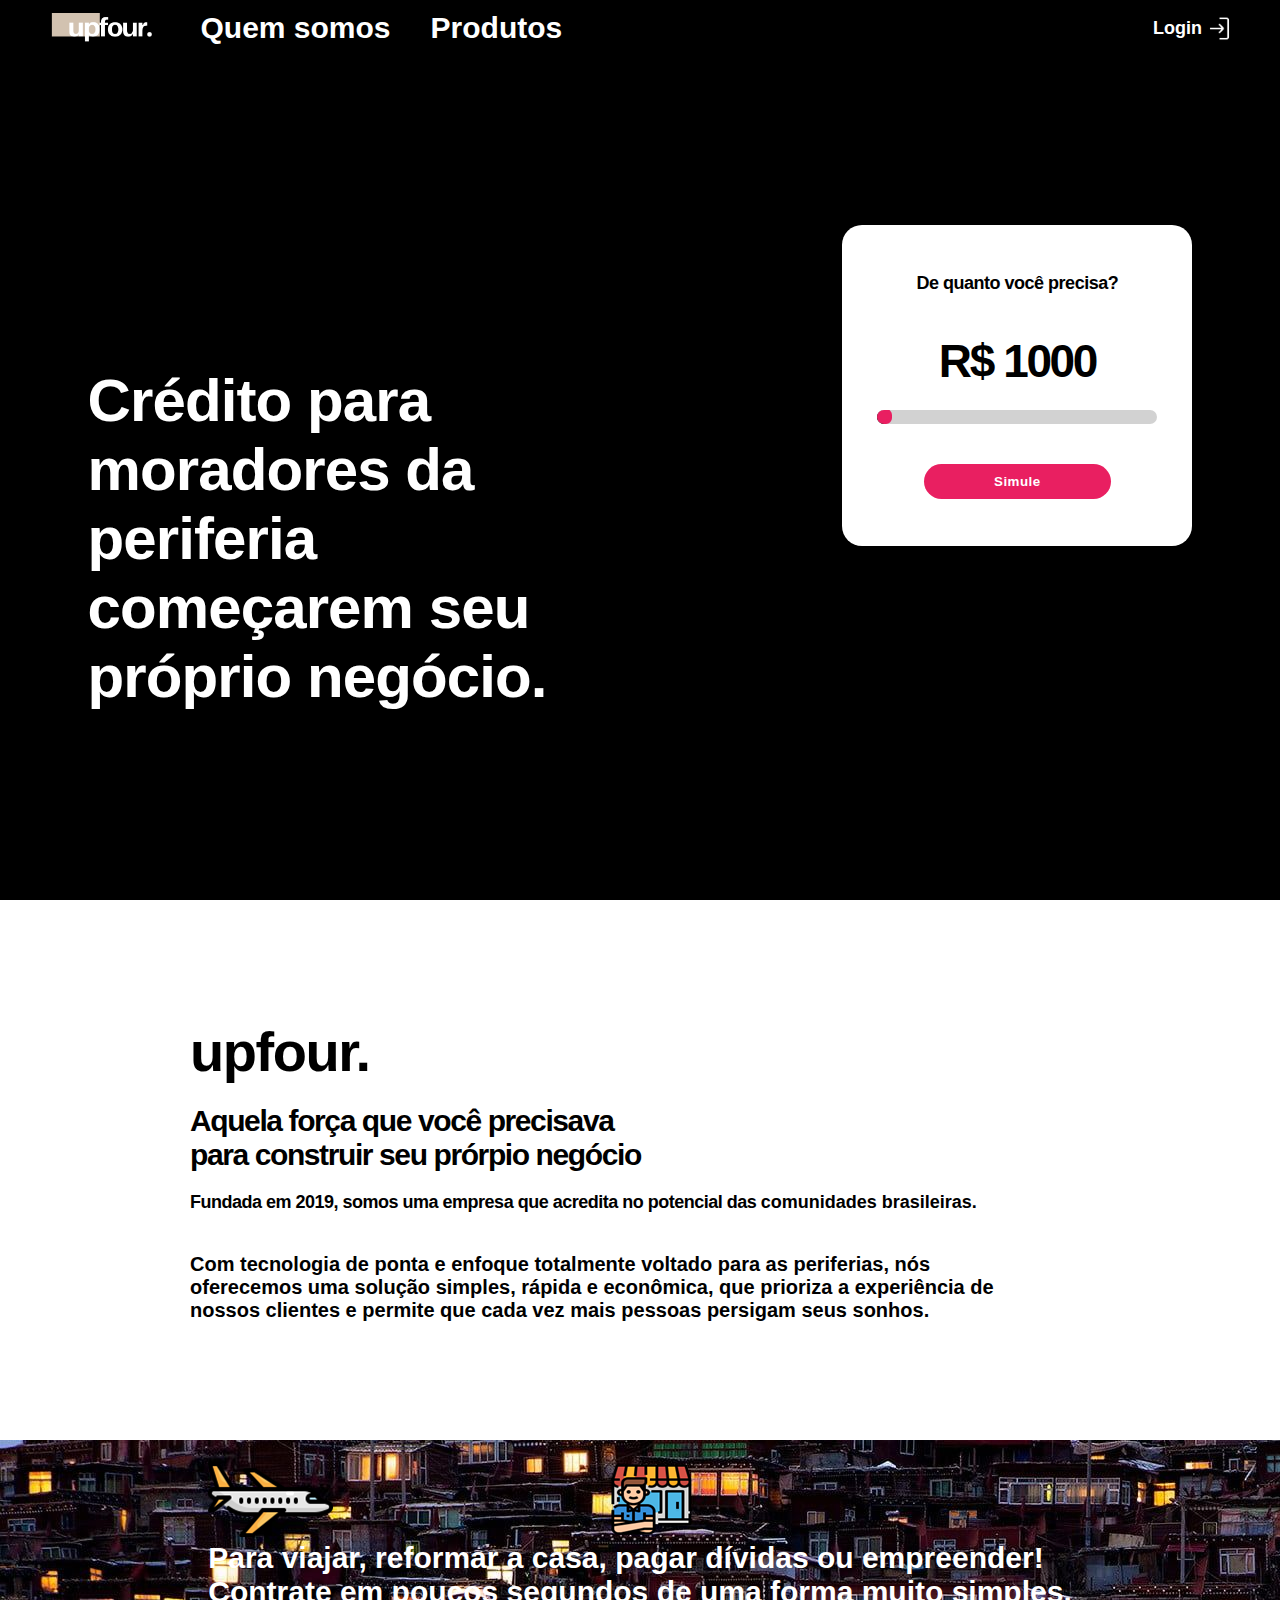
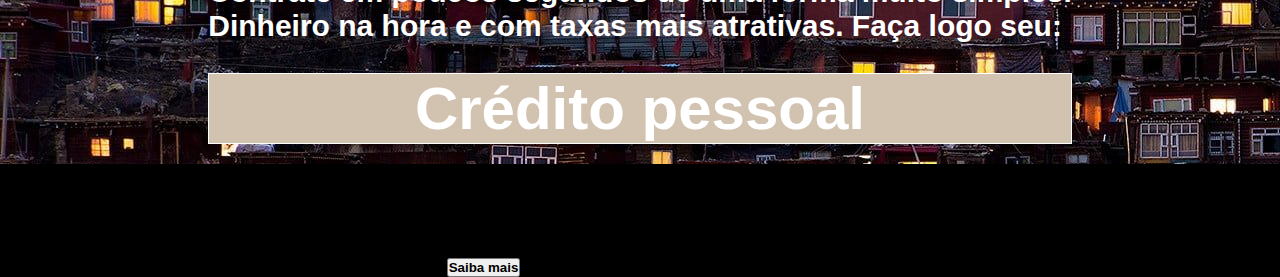
==== commit 39f50a6e: "Merge branch 'master' into bruna-sections-serviços" ====
--- a/trabalhoGrupo/index.html
+++ b/trabalhoGrupo/index.html
@@ -67,14 +67,24 @@
                     <img src="./ima/aviao-pequeno.png" alt="icone de avião">
                     <img id="casa"  src="./ima/casa.png" alt="icone casa">
                     <img id="icone-dividas" src="./ima/dividas.jpg" alt="icone pagar dividas">
-                    <li>Para viajar, reformar a casa, pagar dívidas ou empreender!</li>
-                    <li>Contrate em poucos segundos de uma forma muito simples.</li>
-                    <li>Dinheiro na hora e com taxas mais atrativas. Clique em:</li>
+                    <img id="emprendorismo"  src="./ima/emprendedorismo.png" alt="icone de emprendedorismo">
+                    <li id="descrever-produto">Para viajar, reformar a casa, pagar dívidas ou empreender!</li>
+                    <li id="descrever-produto">Contrate em poucos segundos de uma forma muito simples.</li>
+                    <li id="descrever-produto">Dinheiro na hora e com taxas mais atrativas. Faça logo seu:</li>
                 </ul>
                 <a id="link-produtos" href="#"><h1 class="titulo-produto">Crédito pessoal </h1></a>
             </div>
         </section>
-        <section class="produtos2"></section>
+        <section class="produtos2">
+            <div>
+                <h3>Sistema de controle e orientação financeira</h3>
+                <p class="produto2-sobre"> Ajudamos pessoas de baixa renda</p>
+                <p class="produto2-sobre">a conseguir se organizar financeiramente</p>
+                <p class="produto2-sobre">e conquistar uma vida melhor.</p>
+                <p class="produto2-sobre">Ajudamos você criar seu próprio négocio.</p>
+                <a href="#"><button id="botao-produto2">Saiba mais</button></a>
+            </div>
+        </section>
         <section class="emprestimo"></section>
     </main>
     <footer></footer>
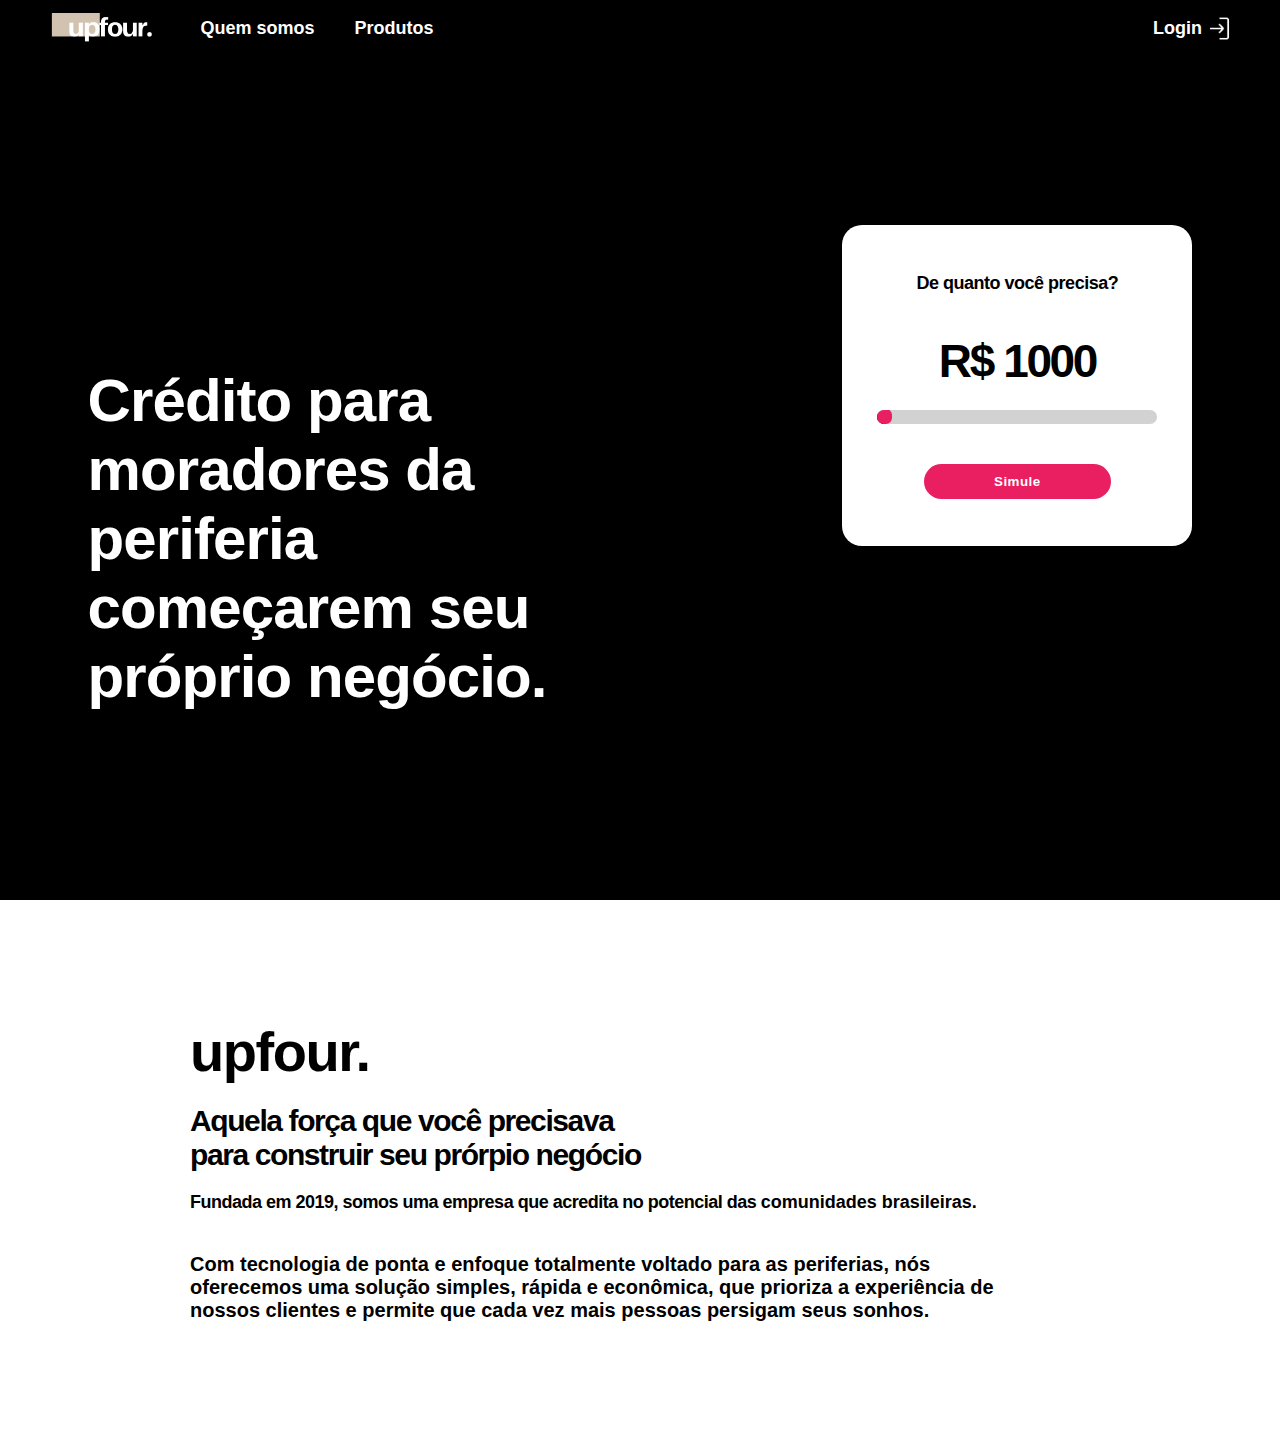
==== commit 096bab8f: "Mudanças no index do header" ====
--- a/trabalhoGrupo/index.html
+++ b/trabalhoGrupo/index.html
@@ -7,8 +7,6 @@
     <meta name="viewport" content="width=device-width, initial-scale=1.0">
     <title>ForUpper</title>
     <link rel="stylesheet" href="./style-header.css">
-    <link rel="stylesheet" href="./style.css">
-    <link rel="stylesheet" href="./produtos.css">
 </head>
 
 <body>
@@ -57,34 +55,15 @@
                 para construir seu prórpio negócio
             </h2>
             <p id="quem-somos-p1">Fundada em 2019, somos uma empresa que acredita no potencial das <strong>comunidades brasileiras.</strong></p>
-            <p id="quem-somos-p2">Com tecnologia de ponta e enfoque totalmente voltado para as <strong>periferias</strong>, nós oferecemos uma solução simples, rápida e econômica, que prioriza a experiência de nossos clientes e permite que cada vez mais pessoas persigam seus sonhos.</p>
+            <p id="quem-somos-p2">Com tecnologia de ponta e enfoque totalmente voltado para as <strong>periferias</strong>, nós oferecemos uma solução simples, rápida e econômica, que prioriza a experiência de nossos clientes e permite que cada vez mais pessoas persigam seus sonhos.
+
+            </p>
+
         </section>
-      
-        <!--SECTION PRODUTOS-->
-        <section class="produtos">
-            <div id="card-produtos">
-                <ul>
-                    <img src="./ima/aviao-pequeno.png" alt="icone de avião">
-                    <img id="casa"  src="./ima/casa.png" alt="icone casa">
-                    <img id="icone-dividas" src="./ima/dividas.jpg" alt="icone pagar dividas">
-                    <img id="emprendorismo"  src="./ima/emprendedorismo.png" alt="icone de emprendedorismo">
-                    <li id="descrever-produto">Para viajar, reformar a casa, pagar dívidas ou empreender!</li>
-                    <li id="descrever-produto">Contrate em poucos segundos de uma forma muito simples.</li>
-                    <li id="descrever-produto">Dinheiro na hora e com taxas mais atrativas. Faça logo seu:</li>
-                </ul>
-                <a id="link-produtos" href="#"><h1 class="titulo-produto">Crédito pessoal </h1></a>
-            </div>
-        </section>
-        <section class="produtos2">
-            <div>
-                <h3>Sistema de controle e orientação financeira</h3>
-                <p class="produto2-sobre"> Ajudamos pessoas de baixa renda</p>
-                <p class="produto2-sobre">a conseguir se organizar financeiramente</p>
-                <p class="produto2-sobre">e conquistar uma vida melhor.</p>
-                <p class="produto2-sobre">Ajudamos você criar seu próprio négocio.</p>
-                <a href="#"><button id="botao-produto2">Saiba mais</button></a>
-            </div>
-        </section>
+
+
+
+        <section class="produtos"></section>
         <section class="emprestimo"></section>
     </main>
     <footer></footer>
--- a/trabalhoGrupo/style-header.css
+++ b/trabalhoGrupo/style-header.css
@@ -79,7 +79,7 @@
     color: #d2c2b0;
 }
 
-@media screen and (min-width: 320px) and (max-width: 800px) {
+@media screen and (min-width: 320px) and (max-width: 1000px) {
     .lista-header {
         display: none;
     }
@@ -105,6 +105,7 @@
     letter-spacing: -0.03em;
     font-size: 30px;
     min-width:  492px;
+    max-width: 492px;
 }
 
 .botao-arrasta {
@@ -179,6 +180,23 @@
     letter-spacing: 0.5px;
 }
 
+@media screen and (min-width: 320px) and (max-width: 1000px) {
+    .cartao {
+        display: flex;
+        flex-direction: column;
+        justify-content: center;
+        align-items: center;
+    }
+
+    .texto-section-1 {
+        min-width: 10px;
+        max-width: 330px;
+        font-size: 20px;
+        margin-bottom: 40px;
+    }
+
+}
+
 /* QUEM SOMOS */
 
 .quem-somos {
@@ -223,4 +241,46 @@
 .quem-somos strong {
     font-weight: 900;
     letter-spacing: 0px;
+}
+
+@media screen and (min-width: 320px) and (max-width: 1000px) {
+    .quem-somos {
+        padding: 0;
+        display: flex;
+        flex-direction: column;
+        justify-content: center;
+        height: 80vh;
+    }
+
+    .quem-somos h1 {
+        color: #000;
+        font-size: 56px;
+        font-weight: 600;
+        letter-spacing: -1.44px;
+        margin: 0 16px;
+    }
+    
+    .quem-somos h2 {
+        color: #000;
+        font-size: 30px;
+        letter-spacing: -1.4px;
+        margin: 0 16px;
+    }
+    
+    #quem-somos-p1 {
+        color: #000;
+        font-size: 18px;
+        letter-spacing: -0.5px;
+        font-weight: 700;
+        margin: 0 16px;
+    }
+    
+    #quem-somos-p2 {
+        color: #000;
+        font-size: 20px;
+        font-weight: 700;
+        margin-top: 20px;
+        margin-left: 16px;
+        margin-right: 16px;
+    }
 }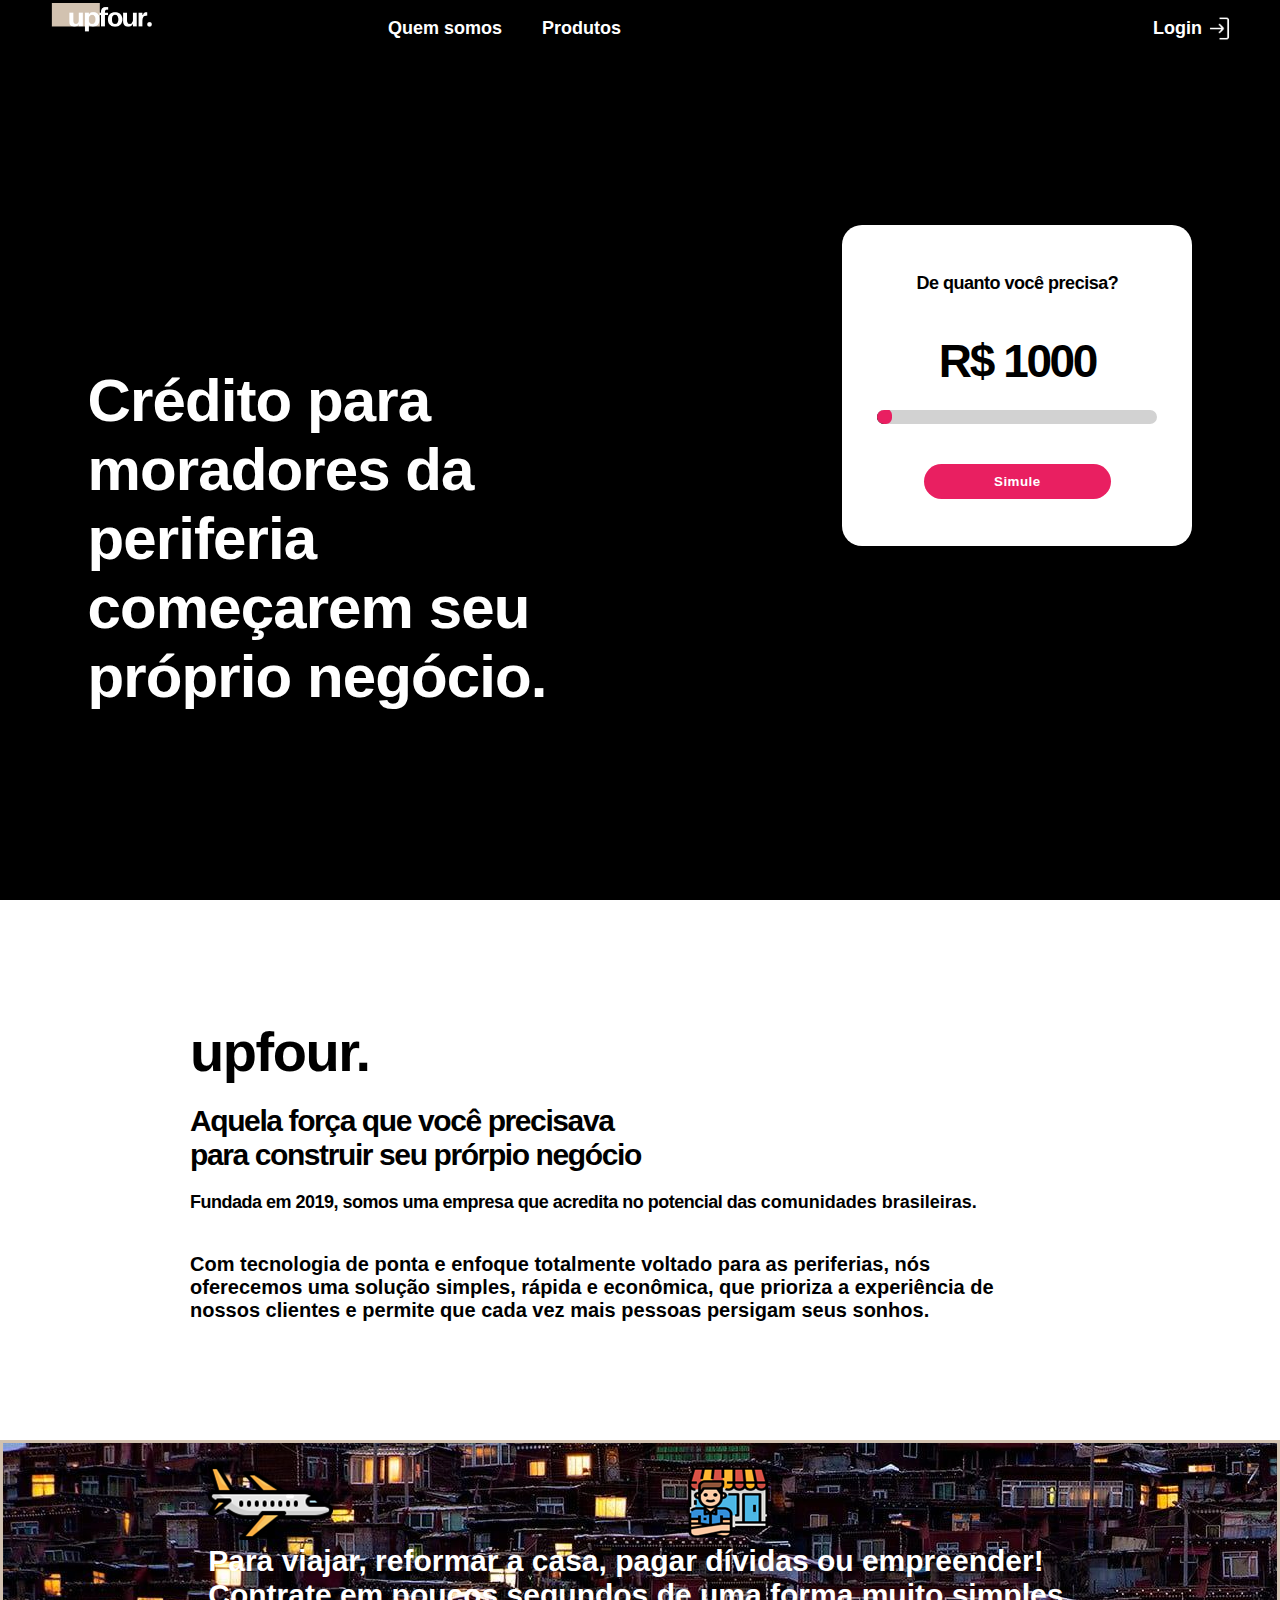
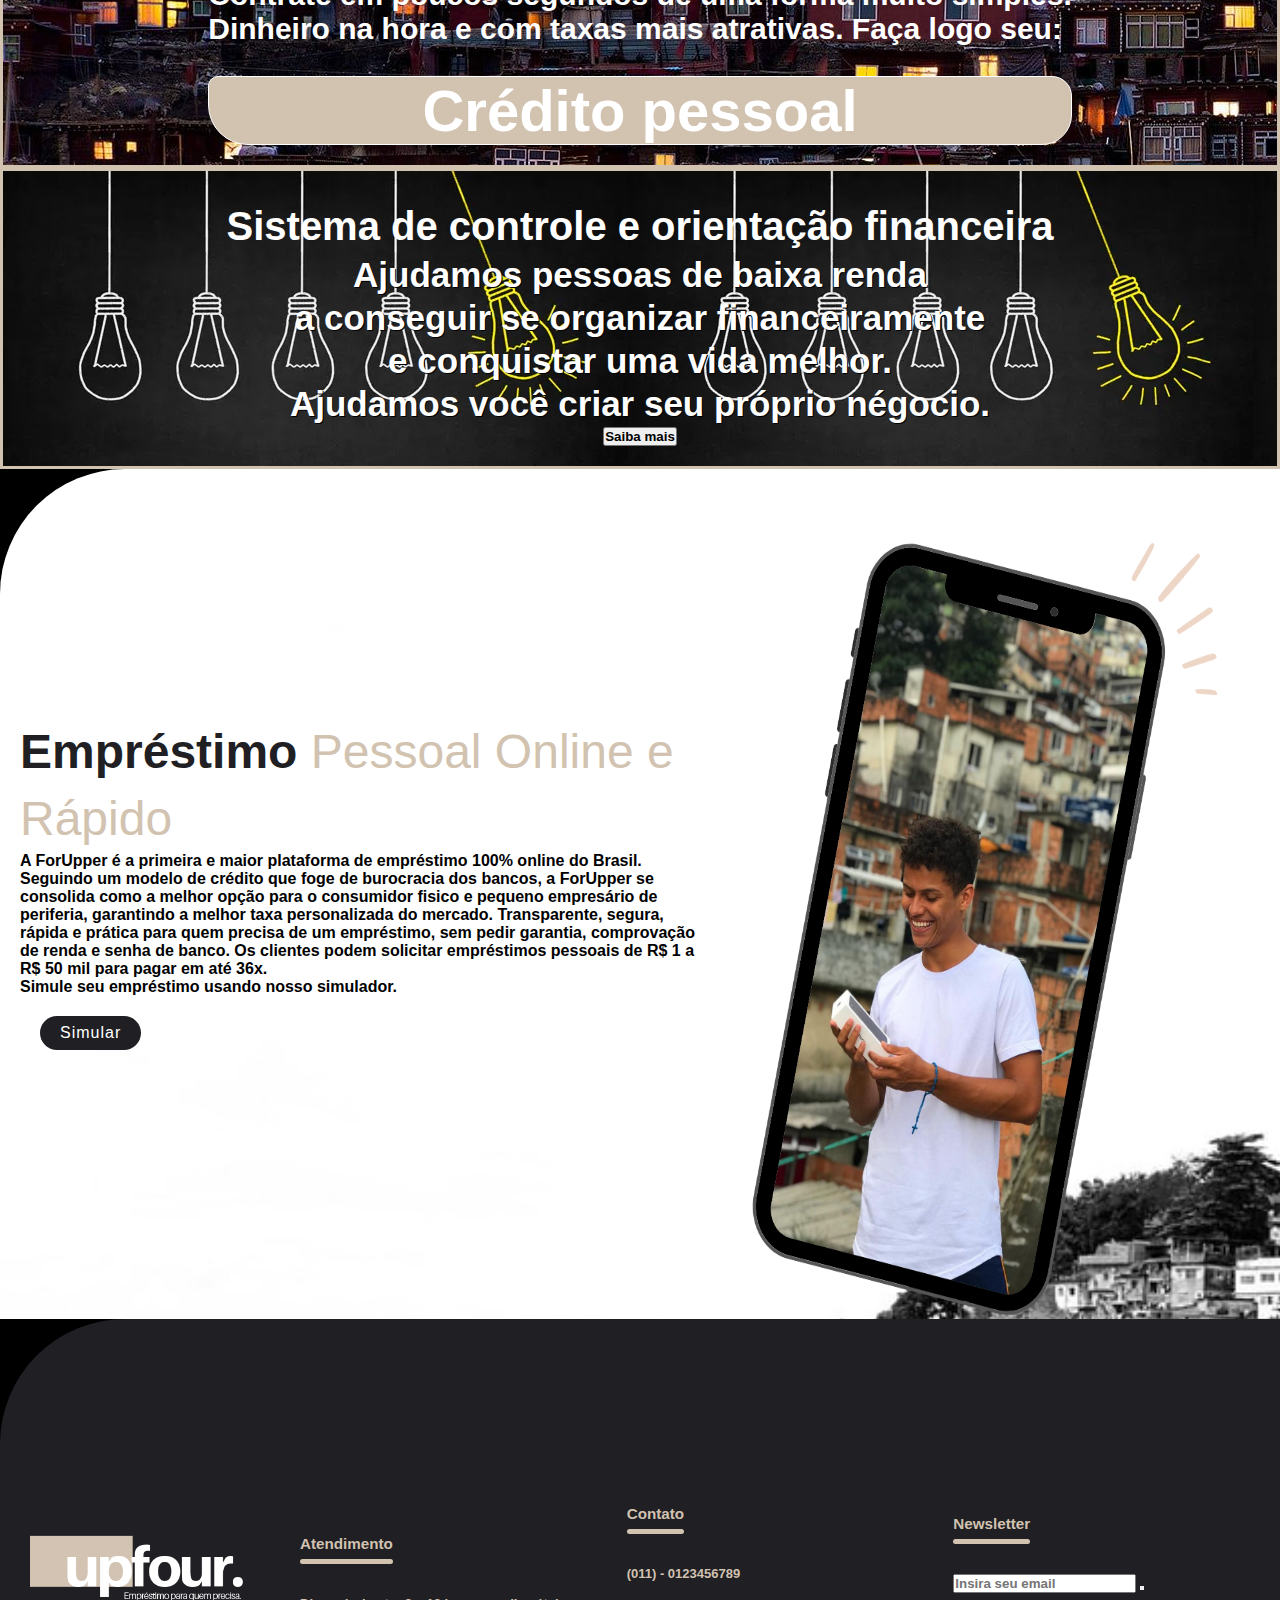
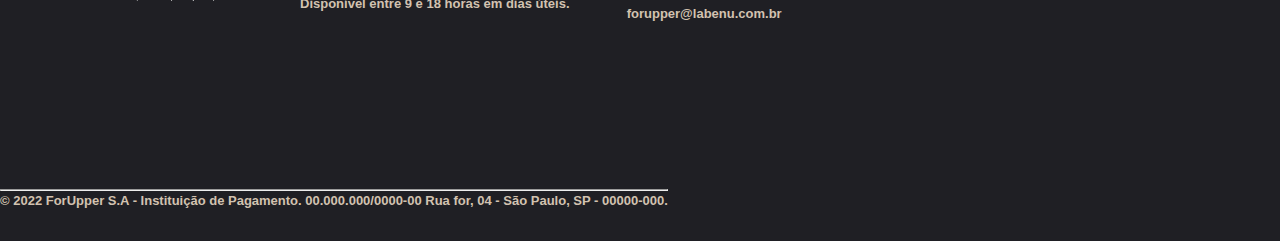
==== commit ff3bb012: "Trabalho finalizado" ====
--- a/trabalhoGrupo/index.html
+++ b/trabalhoGrupo/index.html
@@ -6,7 +6,7 @@
     <meta http-equiv="X-UA-Compatible" content="IE=edge">
     <meta name="viewport" content="width=device-width, initial-scale=1.0">
     <title>ForUpper</title>
-    <link rel="stylesheet" href="./style-header.css">
+    <link rel="stylesheet" href="./style.css">
 </head>
 
 <body>
@@ -54,19 +54,99 @@
                 Aquela força que você precisava<br>
                 para construir seu prórpio negócio
             </h2>
-            <p id="quem-somos-p1">Fundada em 2019, somos uma empresa que acredita no potencial das <strong>comunidades brasileiras.</strong></p>
-            <p id="quem-somos-p2">Com tecnologia de ponta e enfoque totalmente voltado para as <strong>periferias</strong>, nós oferecemos uma solução simples, rápida e econômica, que prioriza a experiência de nossos clientes e permite que cada vez mais pessoas persigam seus sonhos.
-
+            <p id="quem-somos-p1">Fundada em 2019, somos uma empresa que acredita no potencial das <strong>comunidades
+                    brasileiras.</strong></p>
+            <p id="quem-somos-p2">Com tecnologia de ponta e enfoque totalmente voltado para as
+                <strong>periferias</strong>, nós oferecemos uma solução simples, rápida e econômica, que prioriza a
+                experiência de nossos clientes e permite que cada vez mais pessoas persigam seus sonhos.
             </p>
-
         </section>
-
-
-
-        <section class="produtos"></section>
-        <section class="emprestimo"></section>
+        <!--SECTION PRODUTOS-->
+        <section class="produtos">
+            <div id="card-produtos">
+                <ul>
+                    <img src="./ima/aviao-pequeno.png" alt="icone de avião">
+                    <img id="casa" src="./ima/casa.png" alt="icone casa">
+                    <img id="icone-dividas" src="./ima/dividas.jpg" alt="icone pagar dividas">
+                    <img id="emprendorismo" src="./ima/emprendedorismo.png" alt="icone de emprendedorismo">
+                    <li id="descrever-produto">Para viajar, reformar a casa, pagar dívidas ou empreender!</li>
+                    <li id="descrever-produto">Contrate em poucos segundos de uma forma muito simples.</li>
+                    <li id="descrever-produto">Dinheiro na hora e com taxas mais atrativas. Faça logo seu:</li>
+                </ul>
+                <a id="link-produtos" href="#">
+                    <h1 class="titulo-produto">Crédito pessoal </h1>
+                </a>
+            </div>
+        </section>
+        <section class="produtos2">
+            <div>
+                <h3>Sistema de controle e orientação financeira</h3>
+                <p class="produto2-sobre"> Ajudamos pessoas de baixa renda</p>
+                <p class="produto2-sobre">a conseguir se organizar financeiramente</p>
+                <p class="produto2-sobre">e conquistar uma vida melhor.</p>
+                <p class="produto2-sobre">Ajudamos você criar seu próprio négocio.</p>
+                <a href="#"><button id="botao-produto2">Saiba mais</button></a>
+            </div>
+        </section>
     </main>
-    <footer></footer>
+    <!--Seção 5 / Carla Campos -->
+    <section class="section">
+        <div class="content">
+            <div class="textBox">
+                <h1><span>Empréstimo</span> Pessoal Online e Rápido</h1>
+                <h4>A ForUpper é a primeira e maior plataforma de empréstimo 100% online do Brasil.
+                    Seguindo um modelo de crédito que foge de burocracia dos bancos,
+                    a ForUpper se consolida como a melhor opção para o consumidor fisico e pequeno empresário de
+                    periferia,
+                    garantindo a melhor taxa personalizada do mercado.
+                    Transparente, segura, rápida e prática para quem precisa de um empréstimo, sem pedir garantia,
+                    comprovação de renda e senha de banco.
+                    Os clientes podem solicitar empréstimos pessoais de R$ 1 a R$ 50 mil para pagar em até 36x.</p>
+                    Simule seu empréstimo usando nosso simulador.</h4>
+                <a href="./index.html">Simular</a>
+            </div>
+            <div class="imgBox">
+                <img src="./img/Jovem.png" width="700" height="800" alt="Jovem empreendedor">
+            </div>
+        </div>
+    </section>
+    <!-- FOOTER -->
+    <footer>
+        <img class="logo" src="./img/oie_transparent.png" alt="logo">
+        <div class="boxs">
+            <h3>Atendimento <div class="underline"><span></span></div>
+            </h3>
+            <p>Disponível entre 9 e 18 horas em dias úteis.</p>
+        </div>
+        <div class="boxs">
+            <h3>Contato <div class="underline"><span></span></div>
+            </h3>
+            <h4> (011) - 0123456789</h4>
+            <p class="email-id">forupper@labenu.com.br</p>
+        </div>
+        <div class="boxs">
+            <h3>Newsletter <div class="underline"><span></span></div>
+            </h3>
+            <form>
+                <i class="far fa-envelope"></i>
+                <input type="email" placeholder="Insira seu email" required>
+                <button type="submit"> <i class="fas fa-arrow-right"></i></button>
+            </form>
+            <div class="social">
+                <i class="fab fa-facebook-f"><a href="https://www.facebook.com/"></a></i>
+                <i class="fab fa-twitter"><a href="https://twitter.com/"></a></i>
+                <i class="fab fa-instagram"><a href="https://www.instagram.com"></a></i>
+                <i class="fab fa-pinterest"><a href="https://br.pinterest.com/"></a></i>
+            </div>
+        </div>
+        </div>
+        <div class="footer-bottom">
+            <hr>
+            <p>© 2022 ForUpper S.A - Instituição de Pagamento. 00.000.000/0000-00
+                Rua for, 04 - São Paulo, SP - 00000-000.</p>
+        </div>
+        </div>
+    </footer>
 </body>
 
 </html>--- a/trabalhoGrupo/style.css
+++ b/trabalhoGrupo/style.css
@@ -0,0 +1,673 @@
+* {
+    margin: 0;
+    padding: 0;
+    list-style: none;
+    text-decoration: none;
+    box-sizing: border-box;
+    font-family: "Poppins", sans-serif;
+    font-weight: 700;
+}
+
+body {
+    display: grid;
+    grid-template-rows: auto 1fr auto;
+    background-color: #000;
+}
+
+main {
+    display: flex;
+    flex-direction: column;
+    align-items: center;
+}
+
+header {
+    background-color: black;
+    color: white;
+    height: 56px;
+    padding: 0 48px;
+    display: grid;
+    grid-template-columns: auto 1fr auto;
+    align-items: center;
+    font-size: 18px;
+    position: fixed;
+    width: 100%;
+    box-sizing: border-box;
+    grid-row: 1/2;
+    z-index: 1;
+}
+
+.logo {
+    display: flex;
+    align-items: center;
+}
+
+.logo img {
+    height: 36px;
+    grid-column: 1/2;
+}
+
+.lista-header {
+    display: flex;
+    gap: 40px;
+    grid-column: 2/3;
+    margin: 0 40px;
+}
+
+.lista-header a {
+    color: white;
+}
+
+.icone-login {
+    grid-column: 3/4;
+    justify-self: flex-end;
+    color: white;
+    display: flex;
+    align-items: center;
+}
+
+.icone-login img {
+    width: 25px;
+    height: 25px;
+    margin-left: 5px;
+}
+
+.lista-header a:hover {
+    color: #d2c2b0;
+}
+
+.icone-login:hover {
+    color: #d2c2b0;
+}
+
+@media screen and (min-width: 320px) and (max-width: 1000px) {
+    .lista-header {
+        display: none;
+    }
+}
+
+/* CARTAO */
+
+.cartao {
+    width: 100%;
+    height: 100vh;
+    background: linear-gradient(rgba(0, 0, 0, 0.68), rgba(0, 0, 0, 0.66)), url(./img/periferia-fundo.jpg) repeat fixed 100%;
+    background-size: cover;
+    background-position: center;
+    display: grid;
+    grid-template-columns: repeat(32, 1fr);
+    grid-template-rows: repeat(32, 1fr);
+}
+
+.texto-section-1 {
+    color: white;
+    grid-column: 4 / 13;
+    grid-row: 14 / 20;
+    letter-spacing: -0.03em;
+    font-size: 30px;
+    min-width: 492px;
+    max-width: 492px;
+}
+
+.botao-arrasta {
+    background-color: #ffffff;
+    grid-column: 22/30;
+    grid-row: 9 / 22;
+    position: relative;
+    border-radius: 20px;
+    display: flex;
+    flex-direction: column;
+    justify-content: center;
+    align-items: center;
+    color: #000;
+    font-size: 18px;
+    font-weight: 700;
+    letter-spacing: -0.5px;
+    width: 350px;
+    height: 321px;
+}
+
+.cifrao-texto {
+    display: flex;
+    text-align: center;
+    justify-content: center;
+    letter-spacing: -2.4px;
+    margin-bottom: 20px;
+    margin-top: 40px;
+}
+
+.cifrao {
+    font-size: 46px;
+    font-family: 'Poppins', sans-serif;
+    font-weight: 700;
+}
+
+#rangeValue {
+    position: relative;
+    display: block;
+    text-align: center;
+    font-weight: 700;
+    font-size: 46px;
+}
+
+.slider {
+    width: 280px;
+    height: 14px;
+    -webkit-appearance: none;
+    background-color: #d2d2d2;
+    outline: none;
+    border-radius: 15px;
+    overflow: hidden;
+    margin-bottom: 40px;
+}
+
+.slider::-webkit-slider-thumb {
+    -webkit-appearance: none;
+    width: 15px;
+    height: 15px;
+    border-radius: 40%;
+    background: #e91f61;
+    cursor: pointer;
+    border: 4px solid #e91f61;
+    box-shadow: -407px 0 0 400px #000;
+}
+
+#btn-simule {
+    background-color: #e91f61;
+    color: white;
+    padding: 10px 70px;
+    border-radius: 20px;
+    border: none;
+    letter-spacing: 0.5px;
+}
+
+@media screen and (min-width: 320px) and (max-width: 1000px) {
+    .cartao {
+        display: flex;
+        flex-direction: column;
+        justify-content: center;
+        align-items: center;
+    }
+
+    .texto-section-1 {
+        min-width: 10px;
+        max-width: 330px;
+        font-size: 20px;
+        margin-bottom: 40px;
+    }
+
+}
+
+/* QUEM SOMOS */
+
+.quem-somos {
+    background-color: #fff;
+    height: 60vh;
+    width: 100%;
+    display: flex;
+    flex-direction: column;
+    justify-content: center;
+    padding: 0 235px 0 190px;
+    gap: 20px;
+}
+
+.quem-somos h1 {
+    color: #000;
+    font-size: 56px;
+    font-weight: 600;
+    letter-spacing: -1.44px;
+}
+
+.quem-somos h2 {
+    color: #000;
+    font-size: 30px;
+    letter-spacing: -1.4px;
+    position: relative;
+}
+
+#quem-somos-p1 {
+    color: #000;
+    font-size: 18px;
+    letter-spacing: -0.5px;
+    font-weight: 700;
+}
+
+#quem-somos-p2 {
+    color: #000;
+    font-size: 20px;
+    font-weight: 700;
+    margin-top: 20px;
+}
+
+.quem-somos strong {
+    font-weight: 900;
+    letter-spacing: 0px;
+}
+
+@media screen and (min-width: 320px) and (max-width: 1000px) {
+    .quem-somos {
+        padding: 0;
+        display: flex;
+        flex-direction: column;
+        justify-content: center;
+        height: 80vh;
+    }
+
+    .quem-somos h1 {
+        color: #000;
+        font-size: 56px;
+        font-weight: 600;
+        letter-spacing: -1.44px;
+        margin: 0 16px;
+    }
+
+    .quem-somos h2 {
+        color: #000;
+        font-size: 30px;
+        letter-spacing: -1.4px;
+        margin: 0 16px;
+    }
+
+    #quem-somos-p1 {
+        color: #000;
+        font-size: 18px;
+        letter-spacing: -0.5px;
+        font-weight: 700;
+        margin: 0 16px;
+    }
+
+    #quem-somos-p2 {
+        color: #000;
+        font-size: 20px;
+        font-weight: 700;
+        margin-top: 20px;
+        margin-left: 16px;
+        margin-right: 16px;
+    }
+}
+
+/* PRODUTOS */
+
+.produtos {
+    background-image: url(./ima/pontos-iluminados.jpeg);
+    display: grid;
+    grid-template-columns: 100%;
+    grid-row: 70% 30%;
+    width: 100%;
+    justify-items: center;
+    padding-bottom: 20px;
+    padding-top: 20px;
+    border: solid rgb(210 194 176);
+}
+
+#link-produtos {
+    text-decoration: none;
+}
+
+
+.titulo-produto {
+
+    font-size: 58px;
+    color: white;
+    background-color: rgb(210 194 176);
+    text-decoration: none;
+    border-style: dotted;
+    border: 1px solid;
+    text-align: center;
+    margin-top: 30px;
+    border-radius: 10px 20px 30px 40px;
+
+
+
+
+}
+
+.titulo-produto:hover {
+    color: black;
+}
+
+#imagem-produtos {
+    display: flex;
+    width: 100%;
+}
+
+#casa {
+    width: 80px;
+    padding-left: 10%;
+    padding-right: 10%;
+}
+
+#icone-dividas {
+    padding-right: 19%;
+    width: 80px;
+
+}
+
+#descrever-produto {
+    font-size: 30px;
+    color: white;
+    text-decoration: none;
+    display: flex;
+    font-family: 'Trebuchet MS', 'Lucida Sans Unicode', 'Lucida Grande', 'Lucida Sans', Arial, sans-serif;
+}
+
+@media screen and (min-device-width : 320px) and (max-device-width : 1000px) {
+    .produtos {
+        background-image: none;
+        background-color: rgb(210 194 176);
+        grid-row: none;
+        border: dotted;
+        border: 1%;
+        box-shadow: gray 8px 8px;
+    }
+
+    #card-produtos>ul>img {
+        display: flexbox;
+    }
+
+    #card-produtos {
+        align-items: center;
+        justify-items: center;
+    }
+
+    #emprendedorismo {
+        padding-right: 5%;
+    }
+
+    .titulo-produto {
+        background-color: black;
+        font-size: 30px;
+    }
+
+    .titulo-produto:hover {
+        color: rgb(210 194 176);
+        background-color: gray;
+    }
+
+}
+
+.produtos2 {
+    background-image: url(./ima/fundo-produtos2.webp);
+    display: grid;
+    grid-template-columns: 100%;
+    grid-row: 100%;
+    width: 100%;
+    justify-items: center;
+    padding-bottom: 20px;
+    padding-top: 20px;
+    border: solid rgb(210 194 176);
+    align-items: center;
+    text-align: center;
+}
+
+.produtos2>div>h3 {
+    color: white;
+    display: flex;
+    padding: 3px;
+    text-align: center;
+    font-size: 40px;
+    margin-top: 10px;
+    font-family: 'Lucida Sans', 'Lucida Sans Regular', 'Lucida Grande', 'Lucida Sans Unicode', 'Geneva', Verdana, sans-serif;
+}
+
+.produto2-sobre {
+    color: white;
+    font-family: Arial, Helvetica, sans-serif;
+    font-size: 35px;
+    text-align: center;
+    margin: 3px;
+    font-weight: 1px;
+    text-shadow: 1px 1px black;
+}
+
+#botao-produto2:hover {
+    text-align: center;
+    background-color: black;
+    color: white;
+
+}
+
+@media screen and (min-device-width : 320px) and (max-device-width : 1000px) {
+    .produtos2 {
+        background-image: none;
+        background-color: rgb(210 194 176);
+        grid-row: none;
+        border: dotted;
+        border: 1%;
+        box-shadow: gray 8px 8px;
+        align-items: center;
+        text-align: center;
+    }
+
+    #botao-produto2:active {
+        text-align: center;
+        background-color: black;
+        color: white;
+        margin: 3px;
+    }
+
+    .produto2-sobre {
+        color: black;
+        font-family: Arial, Helvetica, sans-serif;
+        font-size: 30px;
+        text-align: center;
+        margin: 2px;
+        font-weight: 1px;
+    }
+
+
+}
+
+/* SECTION 5 */
+
+.section {
+    width: 100%;
+    min-height: 250px;
+    border-top-left-radius: 125px;
+    background-image: url(./img/Fundo.png);
+    display: flex;
+    margin: 0;
+}
+
+.content {
+    position: relative;
+    width: 100%;
+    display: flex;
+    justify-content: space-between;
+    align-items: center;
+}
+
+.content .textBox {
+    margin: 0 20px;
+    position: relative;
+    max-width: 100%;
+}
+
+.content .textBox h1 span {
+    color: #1f1f24;
+    font-size: 1em;
+    font-weight: 900;
+}
+
+.content .textBox h1 {
+    color: rgb(210, 194, 176);
+    font-size: 3em;
+    line-height: 1.4em;
+    font-weight: 500;
+}
+
+.content .textBox p {
+    color: #333;
+}
+
+.content .textBox a {
+    display: inline-block;
+    margin: 20px;
+    padding: 8px 20px;
+    background: #1f1f24;
+    color: #fff;
+    border-radius: 40px;
+    font-weight: 500;
+    letter-spacing: 1px;
+    text-decoration: none;
+}
+
+.content .imgBox {
+    width: 100%;
+    display: flex;
+    justify-content: flex-end;
+    padding-right: 50px;
+    margin-top: 50px;
+}
+
+.content .imgBox img {
+    max-width: 500px;
+}
+
+@media (max-width: 1000px) {
+    section {
+        padding: 0;
+    }
+
+    .content {
+        flex-direction: column;
+        margin-top: 100px;
+    }
+
+    content .textBox h2 {
+        font-size: 2.5em;
+        margin-bottom: 15px;
+
+    }
+
+    .content .textBox {
+        max-width: 100%;
+    }
+
+    .content .imgBox {
+        width: 100%;
+        justify-content: center;
+        padding: 0;
+    }
+
+    .content .imgBox img {
+        width: 100%;
+        height: 100%;
+    }
+}
+
+/* FOOTER */
+
+footer {
+    display: -webkit-flex;
+    display: -moz-deck;
+    display: -ms-flex;
+    display: -o-flex;
+    display: flex;
+    flex-flow: row wrap;
+    width: 100%;
+    min-height: 250px;
+    bottom: 0;
+    background: #1f1f24;
+    color: rgb(210, 194, 176);
+    padding: 100px 0 30px;
+    border-top-left-radius: 125px;
+    font-size: 13px;
+    line-height: 20px;
+    align-items: center;
+}
+
+.card {
+    width: 85%;
+    margin: auto;
+    display: flex;
+    flex-wrap: wrap;
+    align-items: flex-start;
+    justify-content: space-between;
+}
+
+.boxs {
+    flex-basis: 25%;
+    padding-bottom: 10px;
+}
+
+.boxs h3 {
+    width: fit-content;
+    margin-bottom: 40px;
+    position: relative;
+}
+
+.logo {
+    width: 300px;
+    margin-bottom: 20px;
+}
+
+.email-id {
+    width: fit-content;
+    margin: 20px 0;
+    text-decoration: none;
+}
+
+.social .fab {
+    width: 40px;
+    height: 40px;
+    border-radius: 50%;
+    text-align: center;
+    line-height: 40px;
+    font-size: 20px;
+    color: #000;
+    background: rgb(210, 194, 176);
+    margin-right: 15px;
+    cursor: pointer;
+}
+
+.h5 {
+    text-align: center;
+    color: rgb(210, 194, 176);
+    padding-top: 50px;
+}
+
+
+.hr {
+    text-align: center;
+    width: 90%;
+    border: 0;
+    border-bottom: 1px solid rgb(210, 194, 176);
+    margin: 20px auto;
+}
+
+
+.underline {
+    width: 100%;
+    height: 5px;
+    background: rgb(210, 194, 176);
+    border-radius: 3px;
+    position: absolute;
+    top: 25px;
+    left: 0;
+}
+
+.footer-bottom {
+    text-align: center;
+    color: rgb(210, 194, 176);
+    padding-top: 50px;
+}
+
+@media screen and (min-width: 600px) {
+    .boxs> {
+        flex: 1;
+    }
+
+    .boxs {
+        flex: 1 5px;
+    }
+
+    .boxs {
+        flex: 2 0px;
+    }
+}
+
+@media (max-width: 600px) {
+    .boxs {
+        padding: 15px;
+    }
+}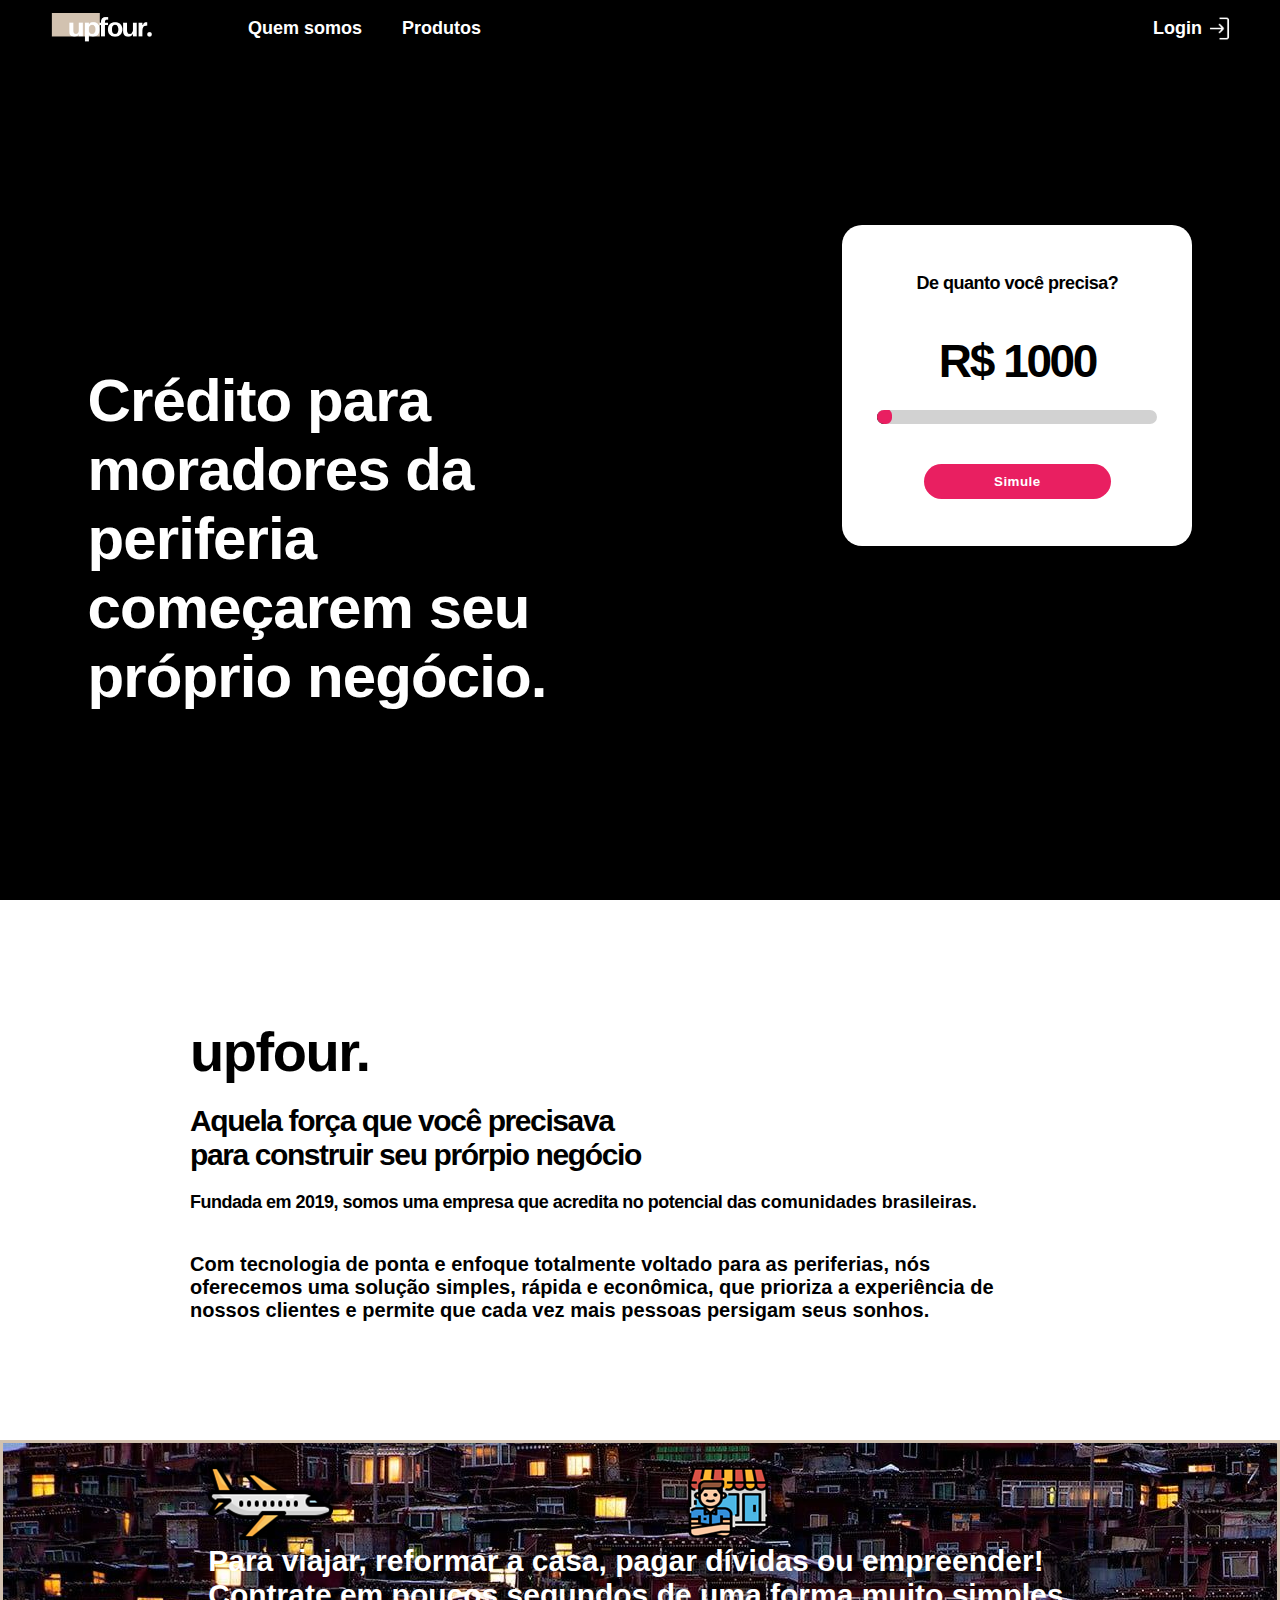
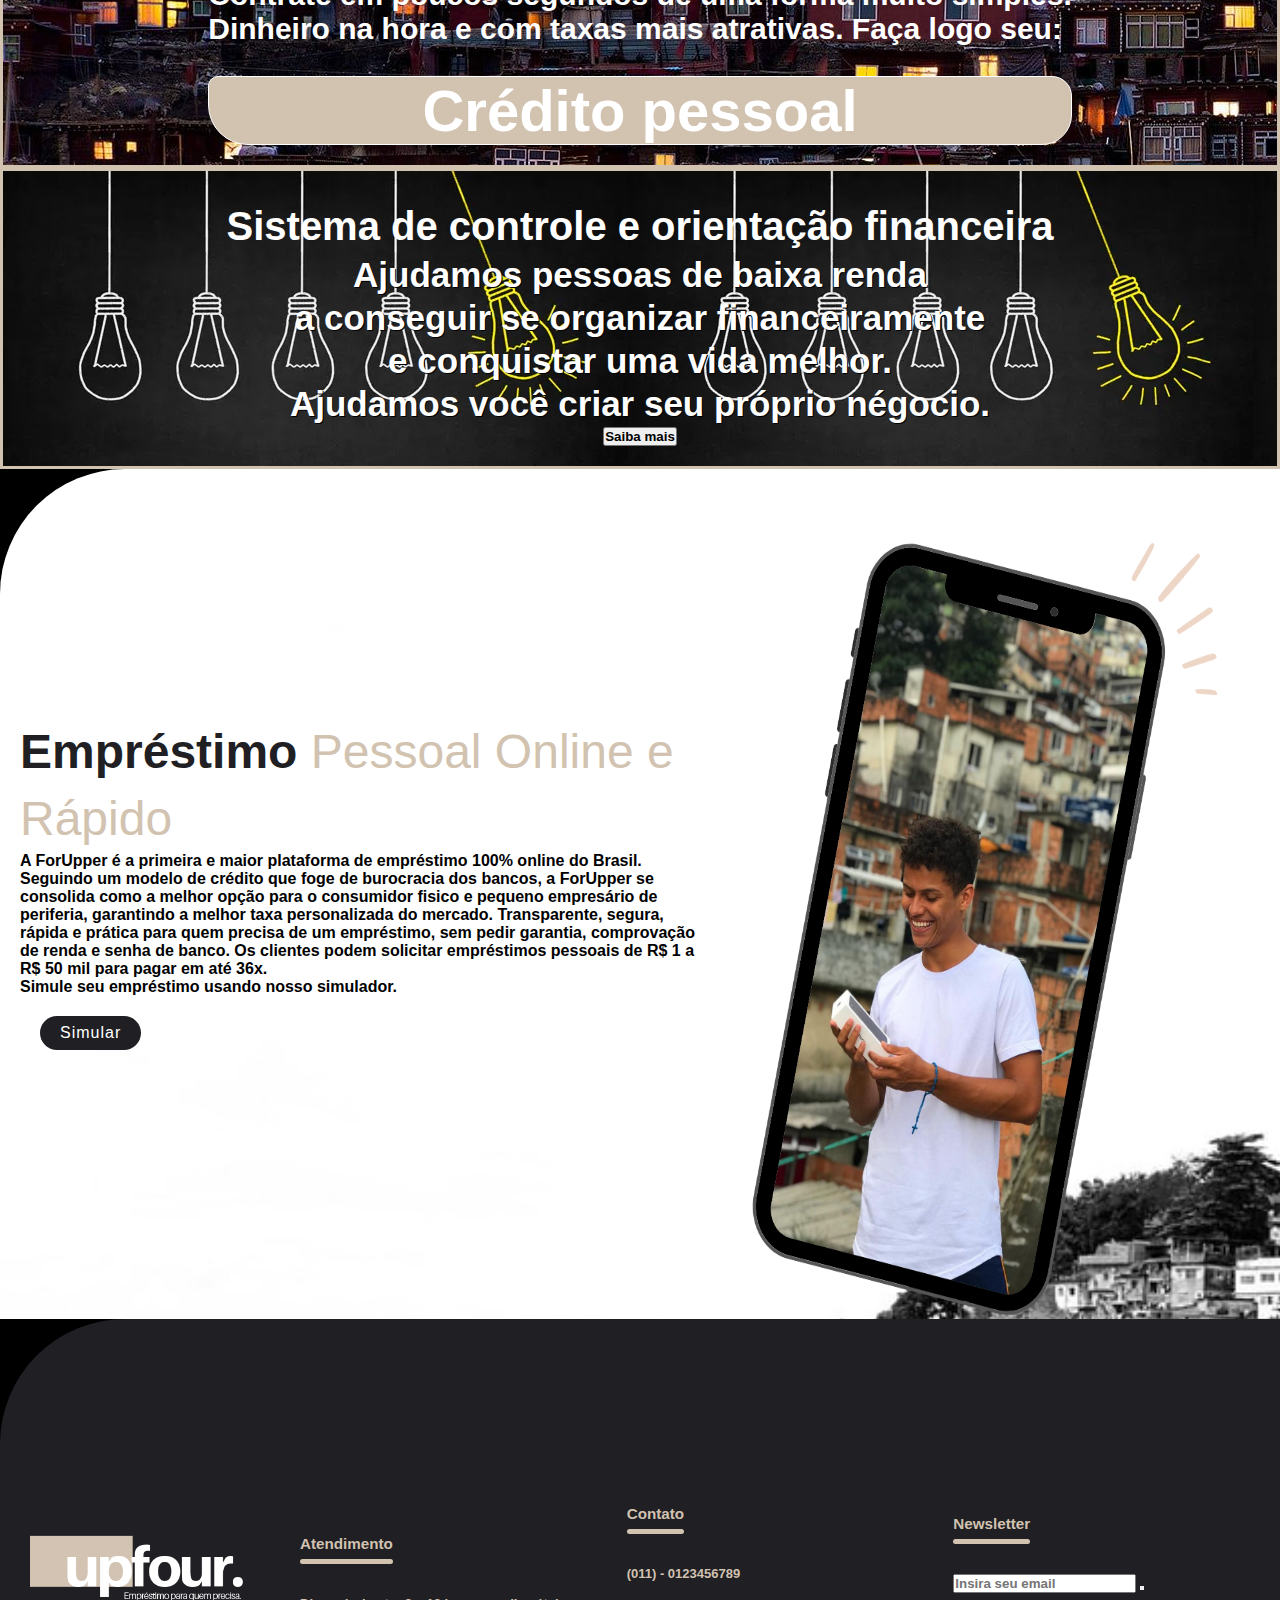
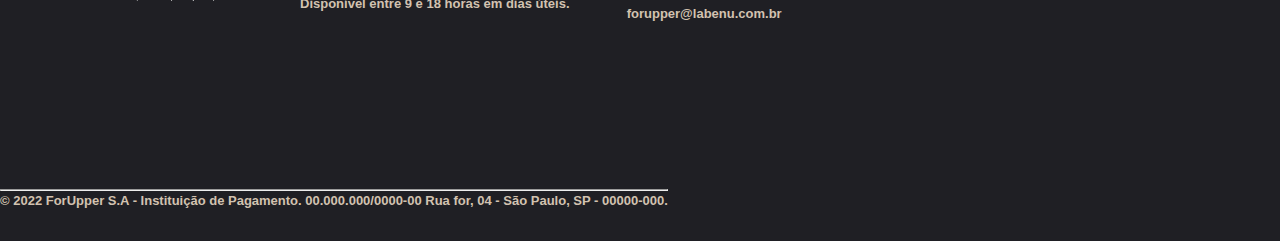
==== commit 34e84935: "Porjeto finalizado" ====
--- a/trabalhoGrupo/index.html
+++ b/trabalhoGrupo/index.html
@@ -15,8 +15,8 @@
         <a class="logo" href="./index.html"><img src="./img/logo-header-cortado.png" alt=""></a>
         <nav>
             <ul class="lista-header">
-                <li><a href="#">Quem somos</a></li>
-                <li><a href="#">Produtos</a></li>
+                <li><a href="#quem-somos">Quem somos</a></li>
+                <li><a href="#produtos">Produtos</a></li>
             </ul>
         </nav>
         <a class="icone-login" href="#">Login<img src="./img/icone-login.png"
@@ -48,7 +48,7 @@
             </div>
         </section>
         <!-- QUEM SOMOS -->
-        <section class="quem-somos">
+        <section class="quem-somos" id="quem-somos">
             <h1>upfour.</h1>
             <h2>
                 Aquela força que você precisava<br>
@@ -62,7 +62,7 @@
             </p>
         </section>
         <!--SECTION PRODUTOS-->
-        <section class="produtos">
+        <section class="produtos" id="produtos">
             <div id="card-produtos">
                 <ul>
                     <img src="./ima/aviao-pequeno.png" alt="icone de avião">
@@ -111,42 +111,42 @@
         </div>
     </section>
     <!-- FOOTER -->
-    <footer>
-        <img class="logo" src="./img/oie_transparent.png" alt="logo">
-        <div class="boxs">
-            <h3>Atendimento <div class="underline"><span></span></div>
-            </h3>
-            <p>Disponível entre 9 e 18 horas em dias úteis.</p>
-        </div>
-        <div class="boxs">
-            <h3>Contato <div class="underline"><span></span></div>
-            </h3>
-            <h4> (011) - 0123456789</h4>
-            <p class="email-id">forupper@labenu.com.br</p>
-        </div>
-        <div class="boxs">
-            <h3>Newsletter <div class="underline"><span></span></div>
-            </h3>
-            <form>
-                <i class="far fa-envelope"></i>
-                <input type="email" placeholder="Insira seu email" required>
-                <button type="submit"> <i class="fas fa-arrow-right"></i></button>
-            </form>
-            <div class="social">
-                <i class="fab fa-facebook-f"><a href="https://www.facebook.com/"></a></i>
-                <i class="fab fa-twitter"><a href="https://twitter.com/"></a></i>
-                <i class="fab fa-instagram"><a href="https://www.instagram.com"></a></i>
-                <i class="fab fa-pinterest"><a href="https://br.pinterest.com/"></a></i>
+        <footer>
+            <img class="logo" src="./img/oie_transparent.png" alt="logo">
+            <div class="boxs">
+                <h3>Atendimento <div class="underline"><span></span></div>
+                </h3>
+                <p>Disponível entre 9 e 18 horas em dias úteis.</p>
             </div>
-        </div>
-        </div>
-        <div class="footer-bottom">
-            <hr>
-            <p>© 2022 ForUpper S.A - Instituição de Pagamento. 00.000.000/0000-00
-                Rua for, 04 - São Paulo, SP - 00000-000.</p>
-        </div>
-        </div>
-    </footer>
+            <div class="boxs">
+                <h3>Contato <div class="underline"><span></span></div>
+                </h3>
+                <h4> (011) - 0123456789</h4>
+                <p class="email-id">forupper@labenu.com.br</p>
+            </div>
+            <div class="boxs">
+                <h3>Newsletter <div class="underline"><span></span></div>
+                </h3>
+                <form>
+                    <i class="far fa-envelope"></i>
+                    <input type="email" placeholder="Insira seu email" required>
+                    <button type="submit"> <i class="fas fa-arrow-right"></i></button>
+                </form>
+                <div class="social">
+                    <i class="fab fa-facebook-f"><a href="https://www.facebook.com/"></a></i>
+                    <i class="fab fa-twitter"><a href="https://twitter.com/"></a></i>
+                    <i class="fab fa-instagram"><a href="https://www.instagram.com"></a></i>
+                    <i class="fab fa-pinterest"><a href="https://br.pinterest.com/"></a></i>
+                </div>
+            </div>
+            </div>
+            <div class="footer-bottom">
+                <hr>
+                <p>© 2022 ForUpper S.A - Instituição de Pagamento. 00.000.000/0000-00
+                    Rua for, 04 - São Paulo, SP - 00000-000.</p>
+            </div>
+            </div>
+        </footer>
 </body>
 
 </html>--- a/trabalhoGrupo/style.css
+++ b/trabalhoGrupo/style.css
@@ -36,9 +36,10 @@
     z-index: 1;
 }
 
-.logo {
-    display: flex;
-    align-items: center;
+header .logo {
+    display: flex;
+    align-items: center;
+    margin: 0;
 }
 
 .logo img {
@@ -50,7 +51,8 @@
     display: flex;
     gap: 40px;
     grid-column: 2/3;
-    margin: 0 40px;
+    position: relative;
+    left: -100px;
 }
 
 .lista-header a {
@@ -82,6 +84,21 @@
 @media screen and (min-width: 320px) and (max-width: 1000px) {
     .lista-header {
         display: none;
+    }
+    
+    header {
+        padding: 0;
+        display: flex;
+        justify-content: space-around;
+        align-items: center;
+        padding: 0 20px;
+        position: relative;
+    }
+
+    header .logo {
+        display: flex;
+        align-items: center;
+        margin: 0%;
     }
 }
 
